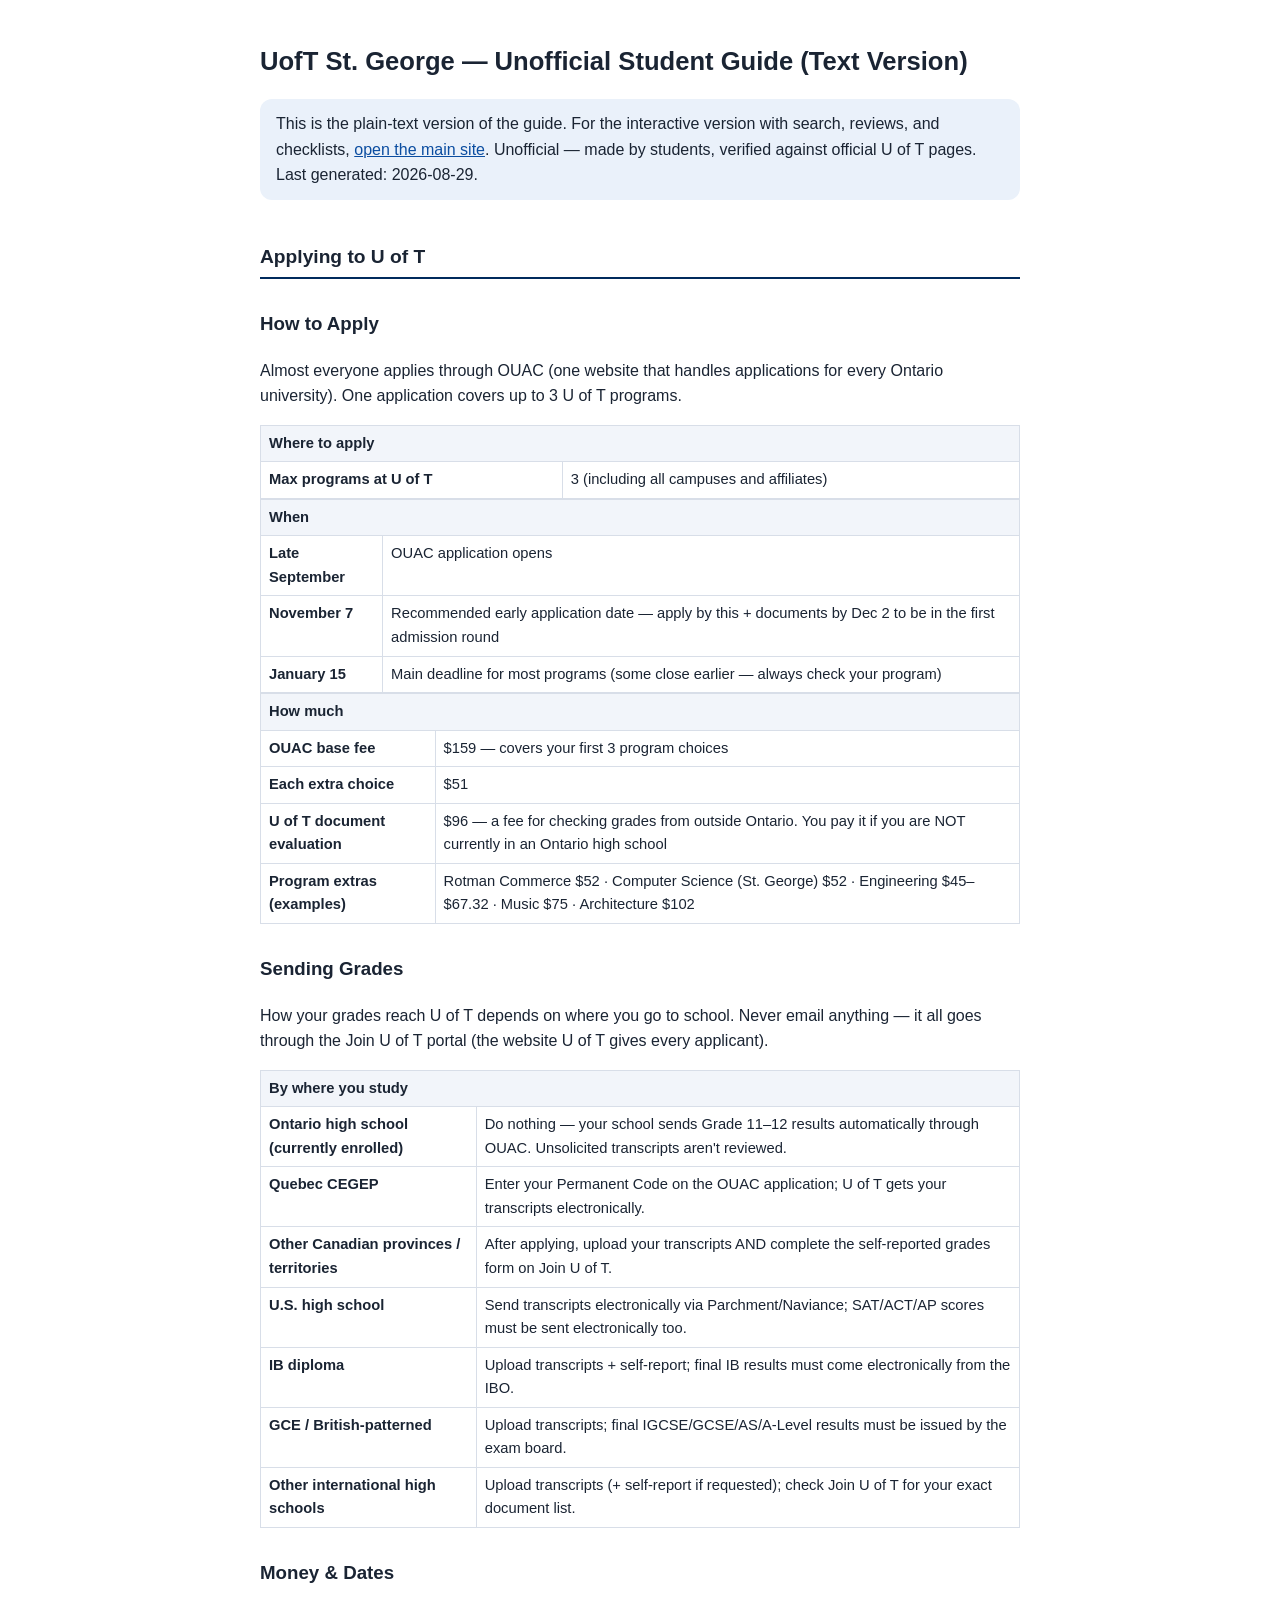
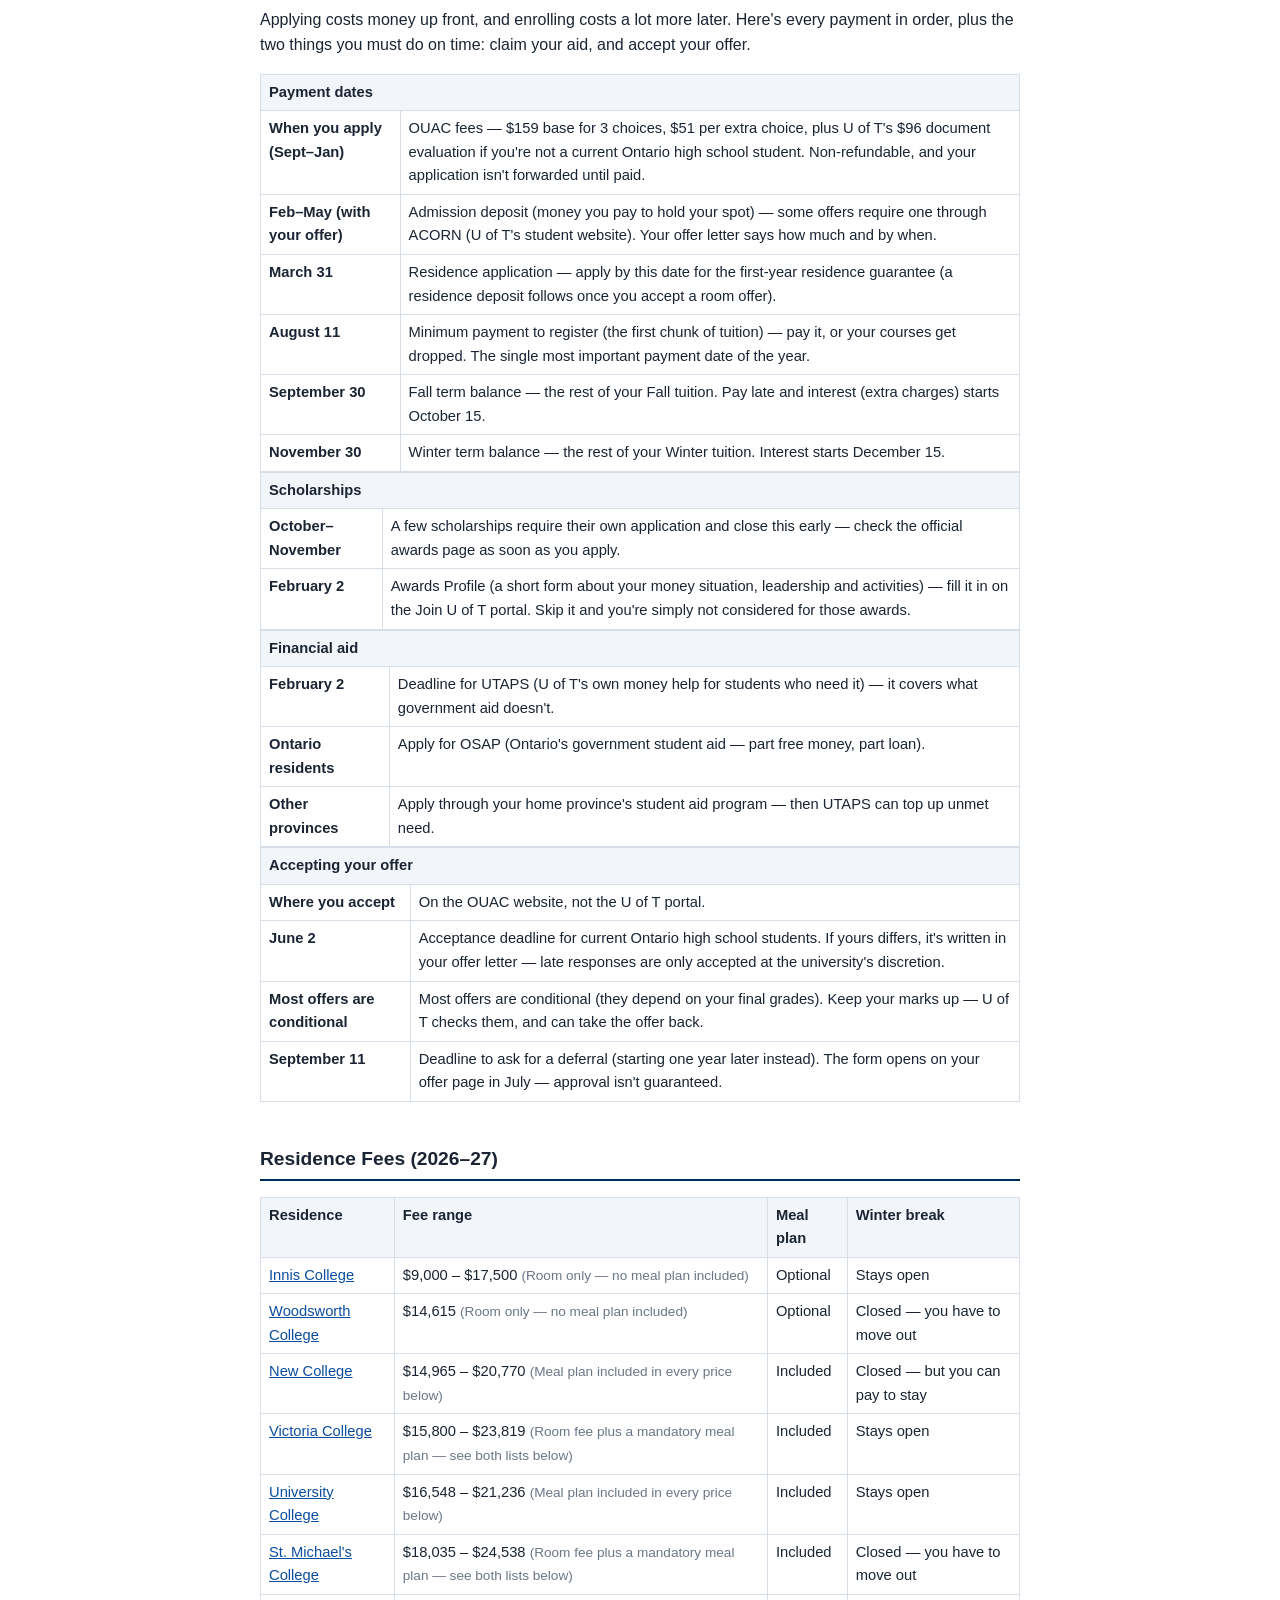
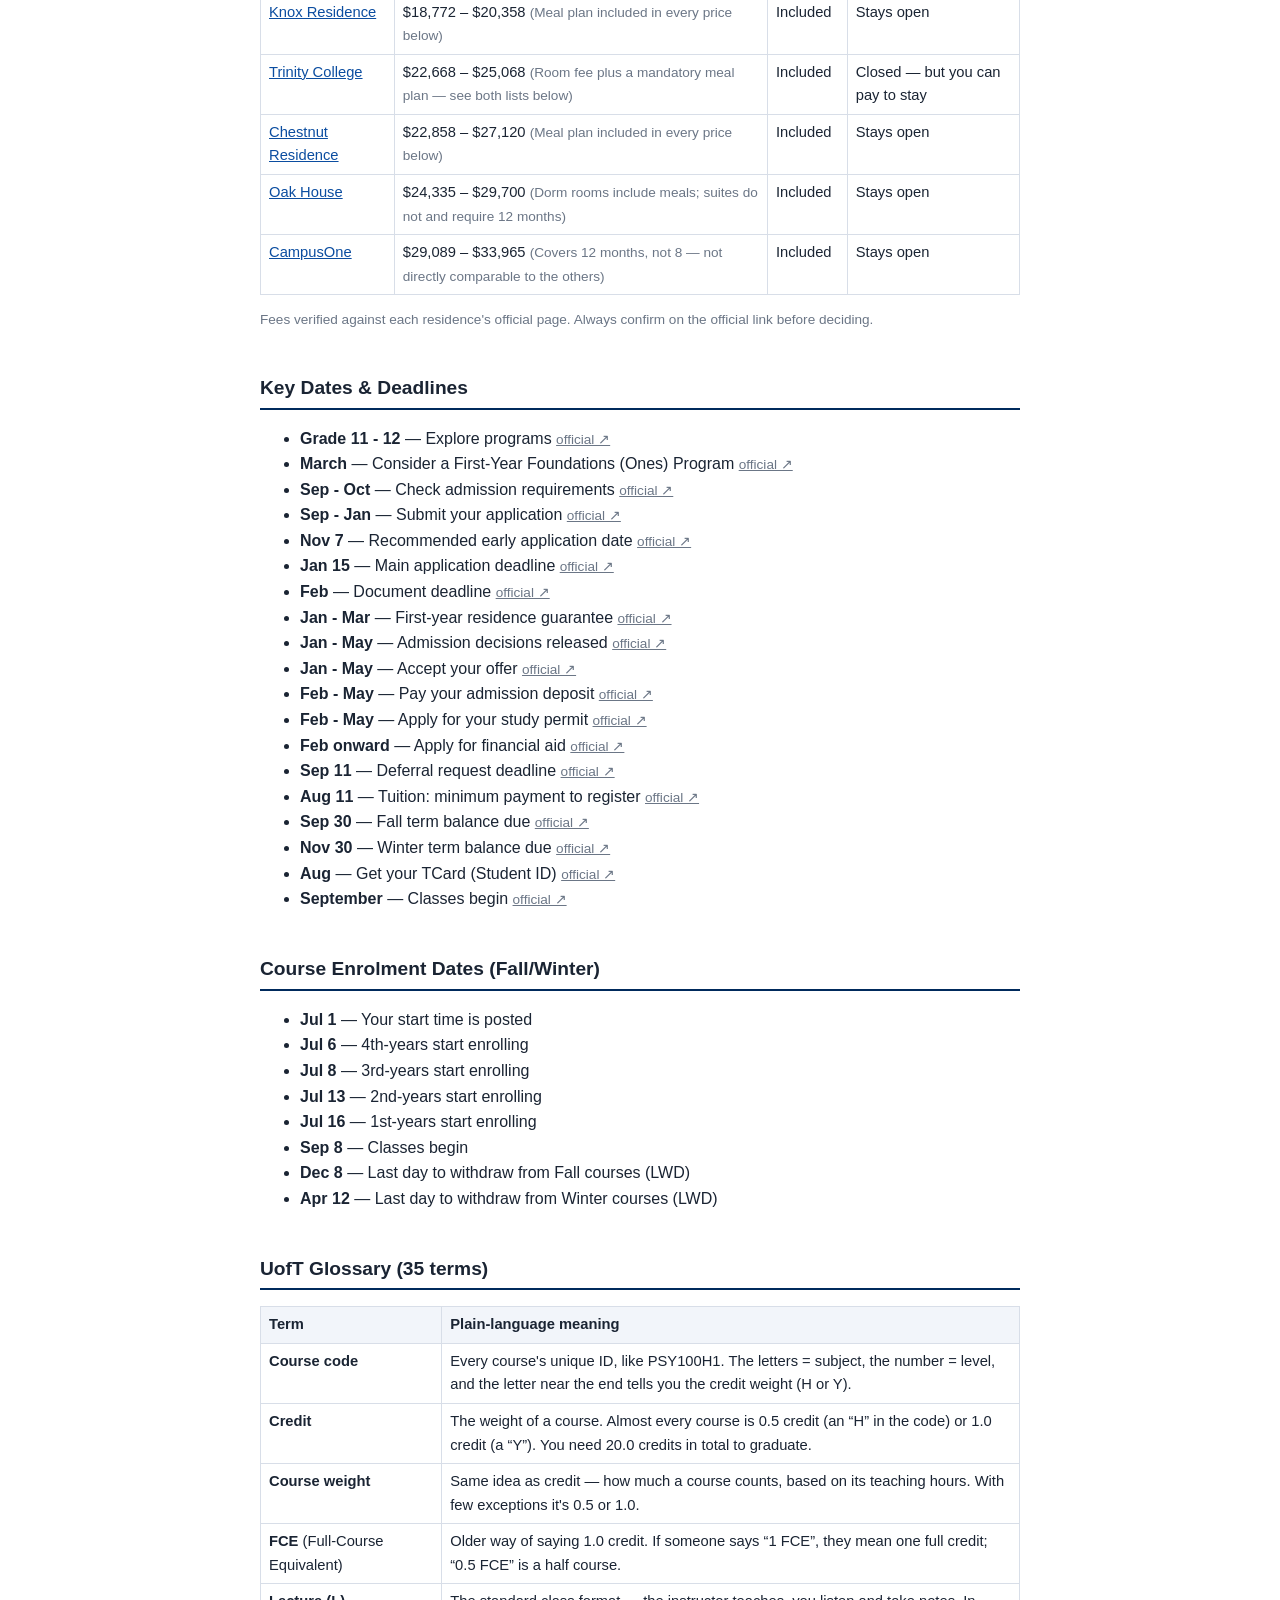
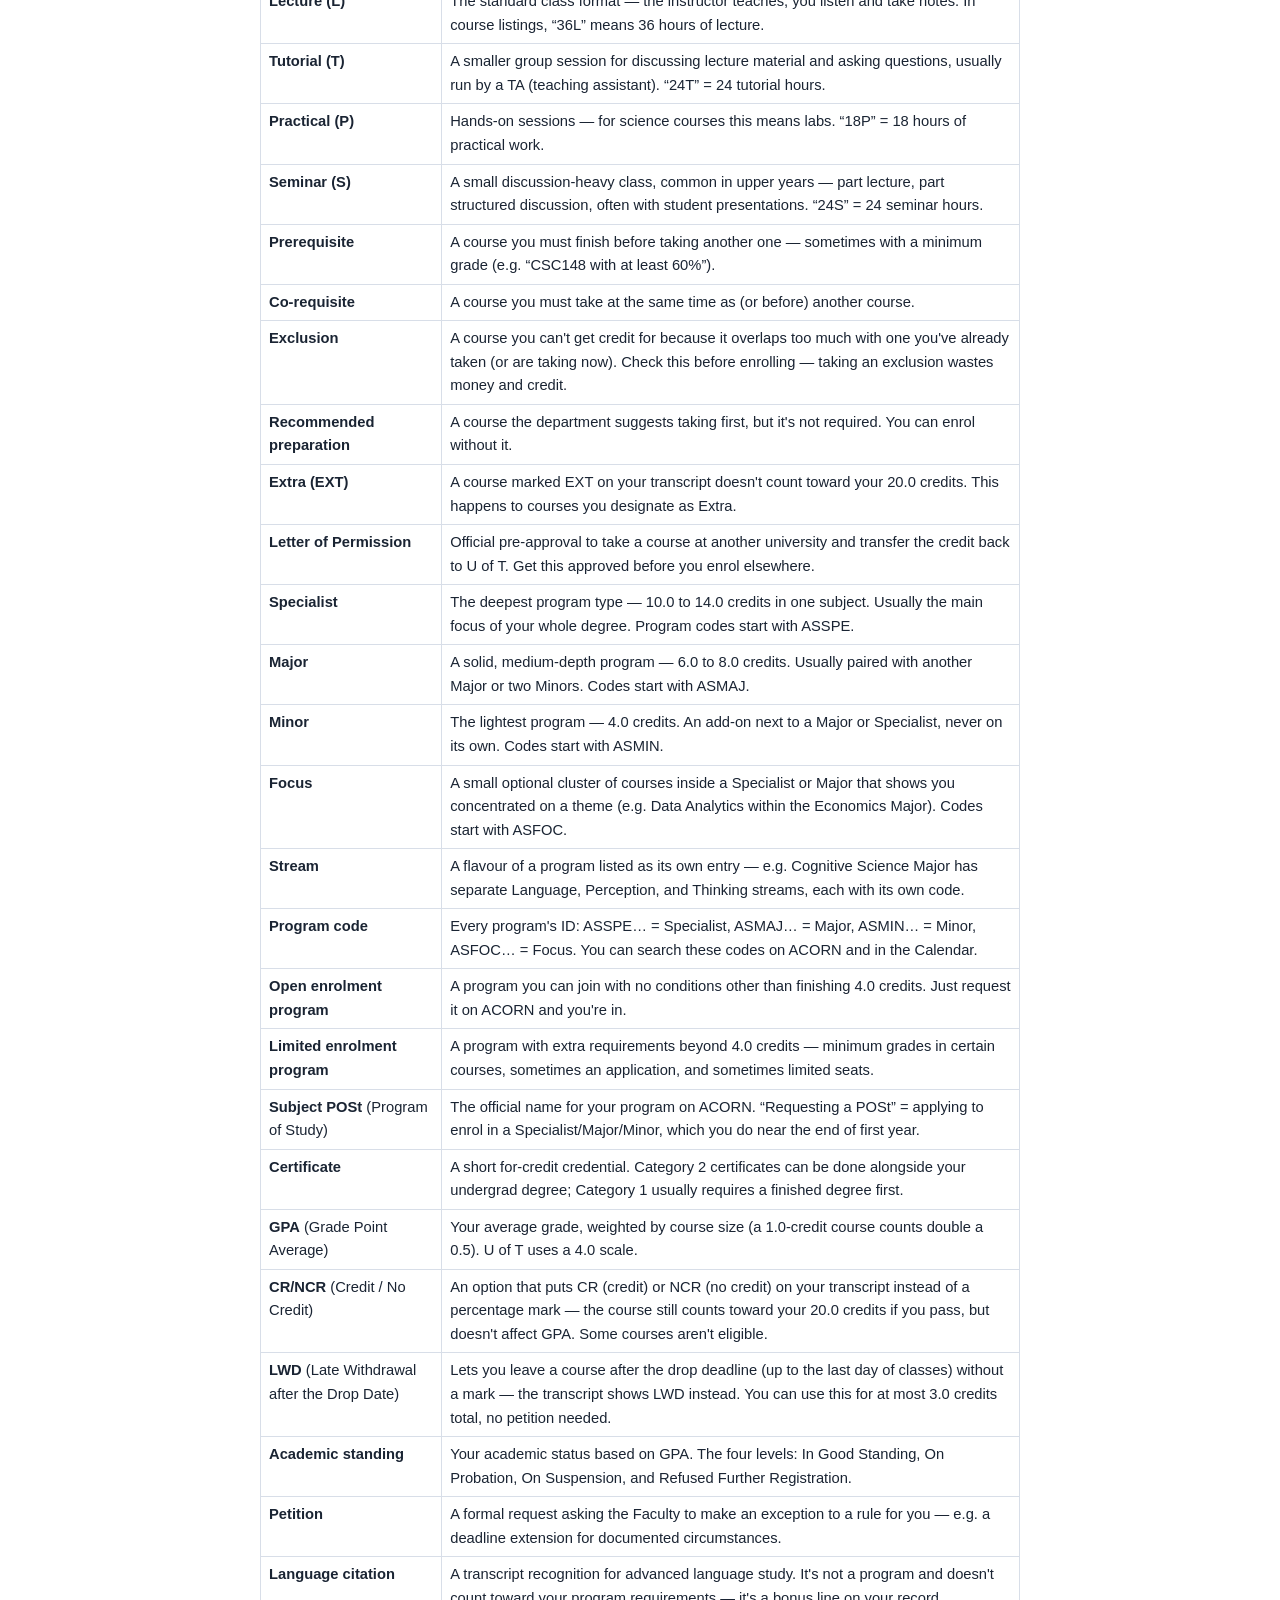
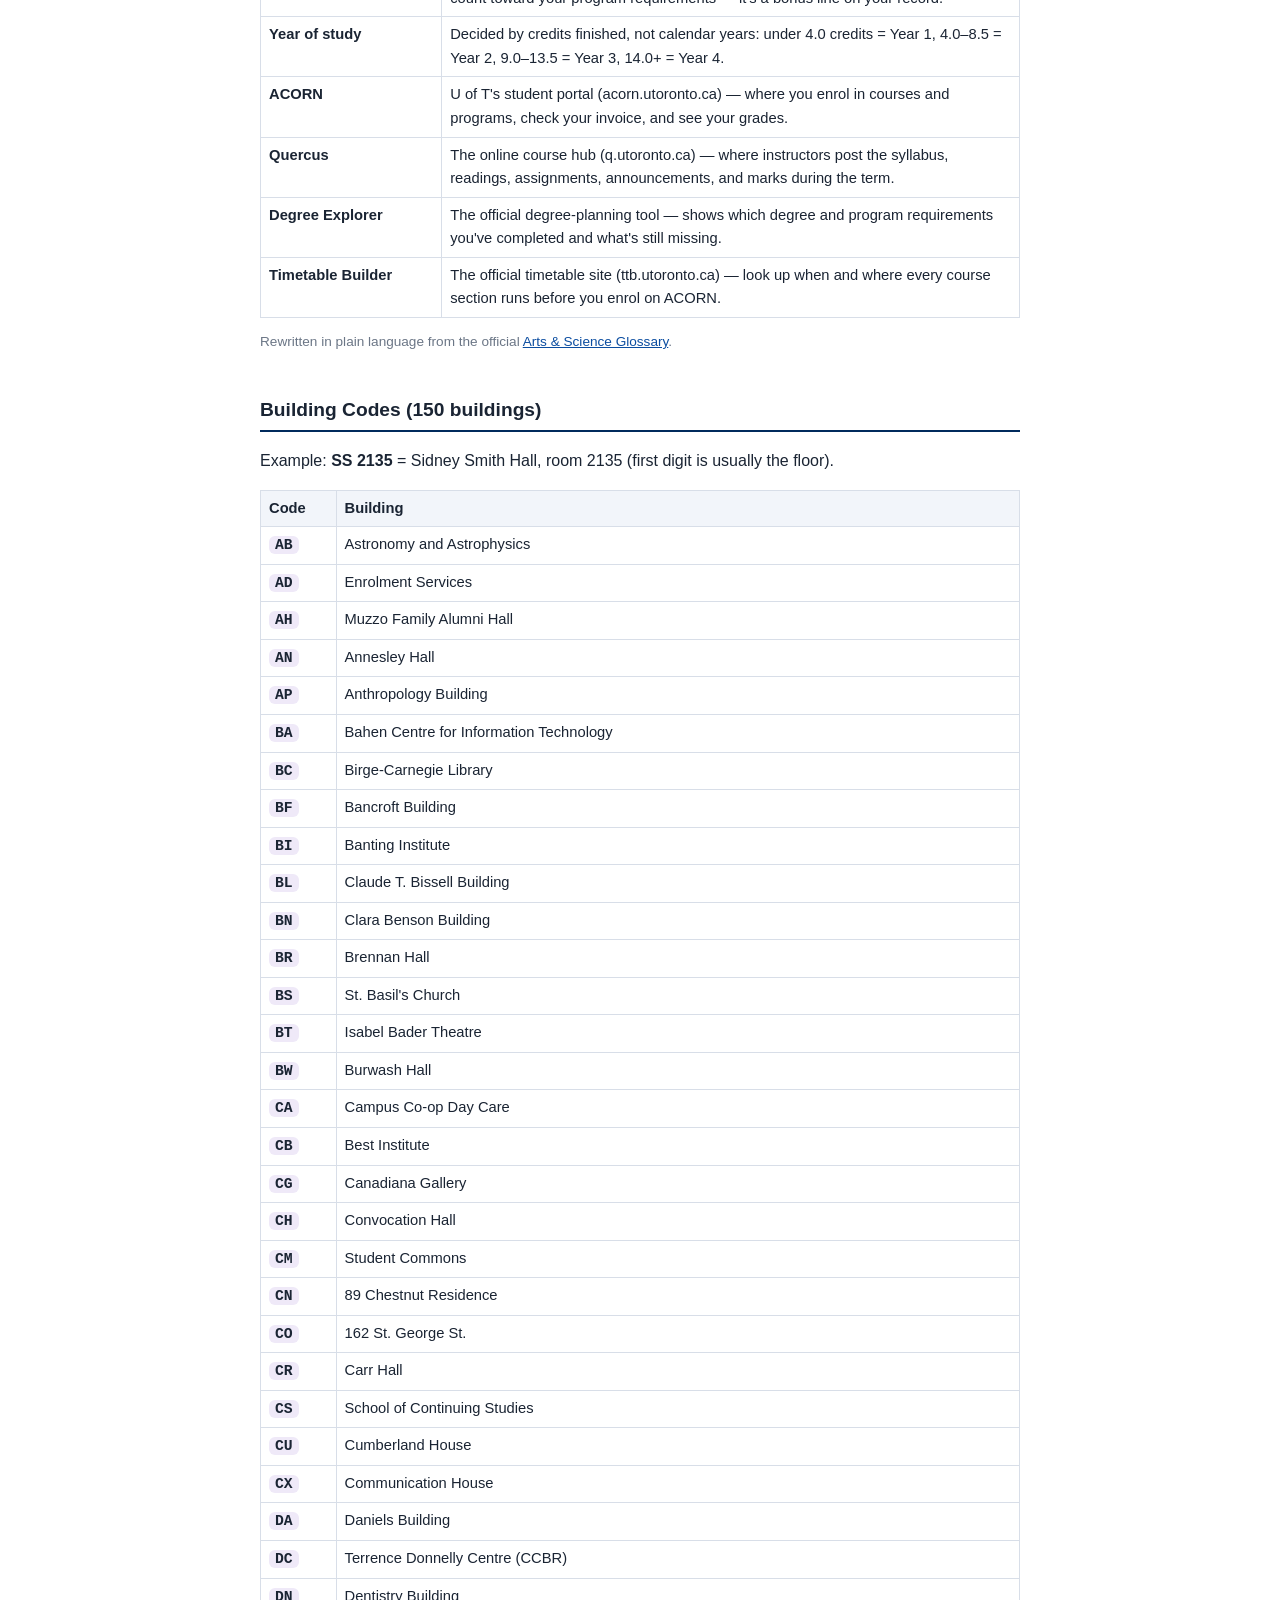
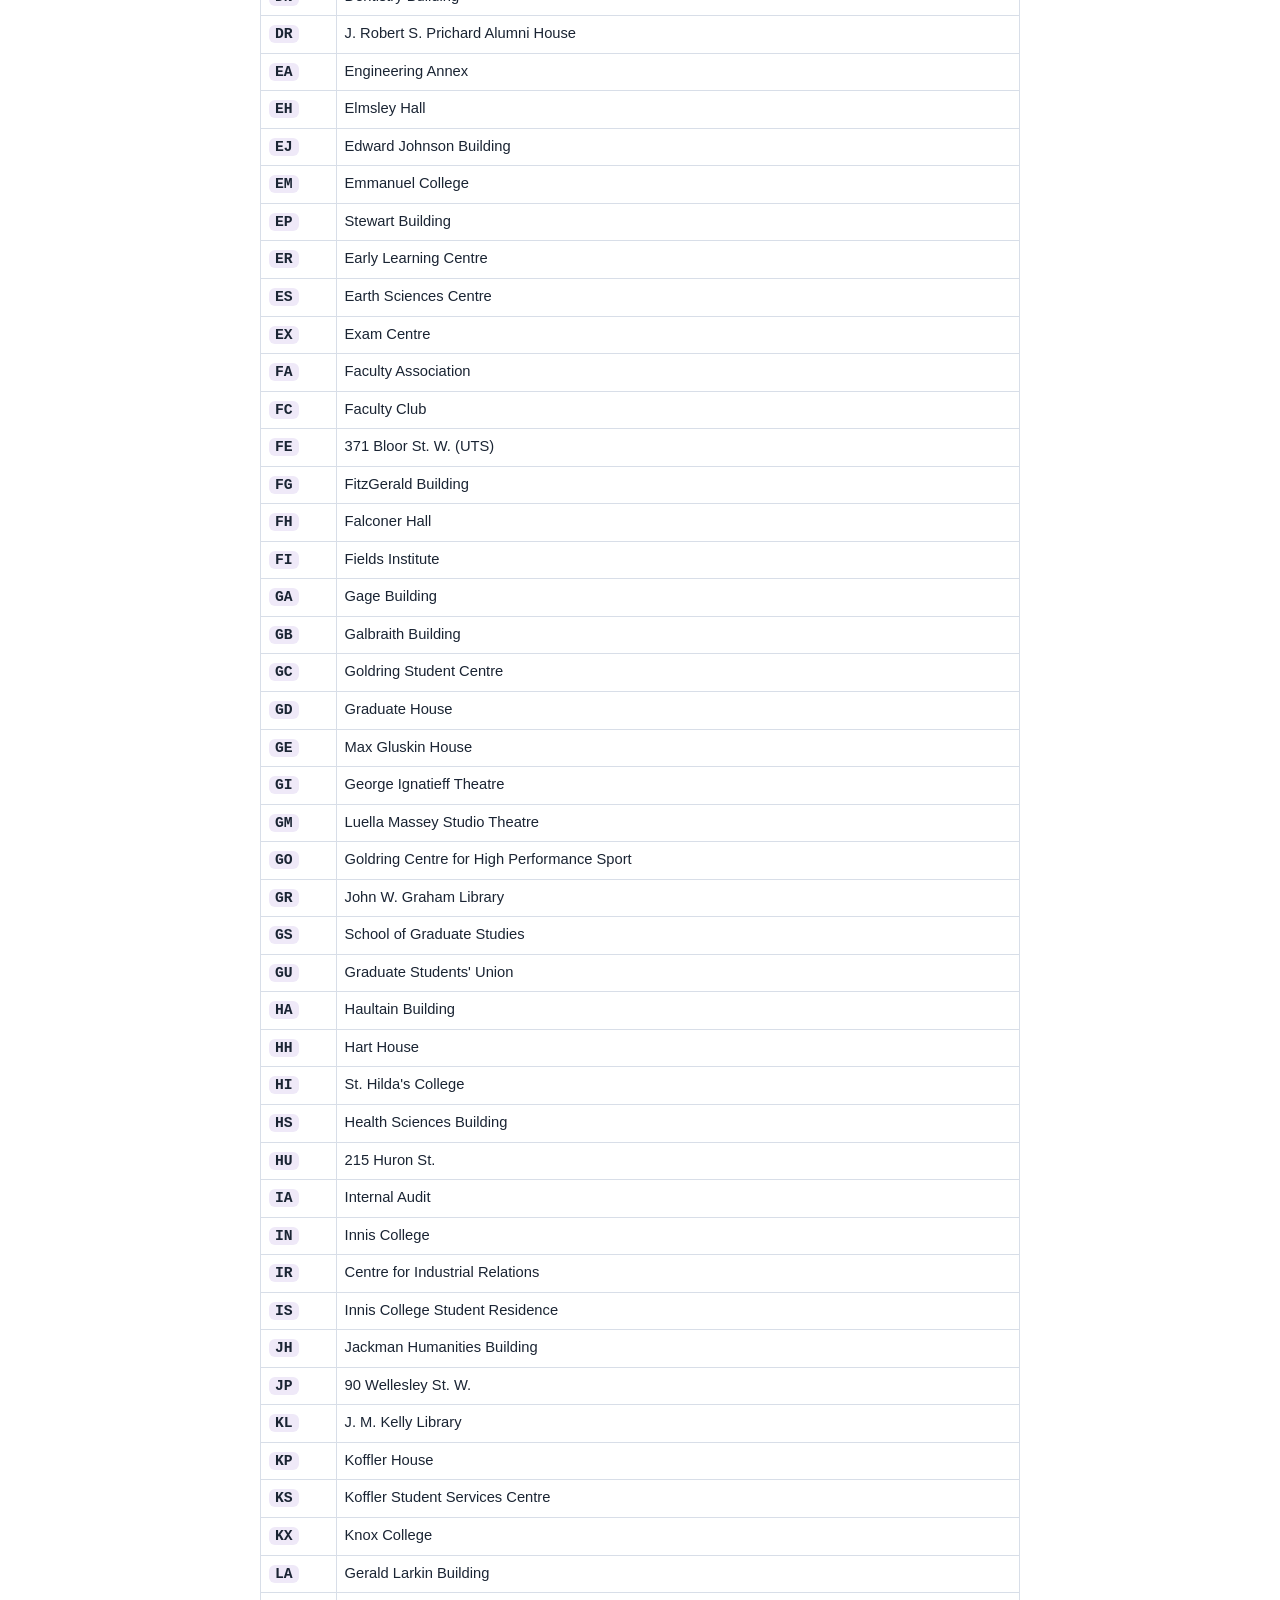
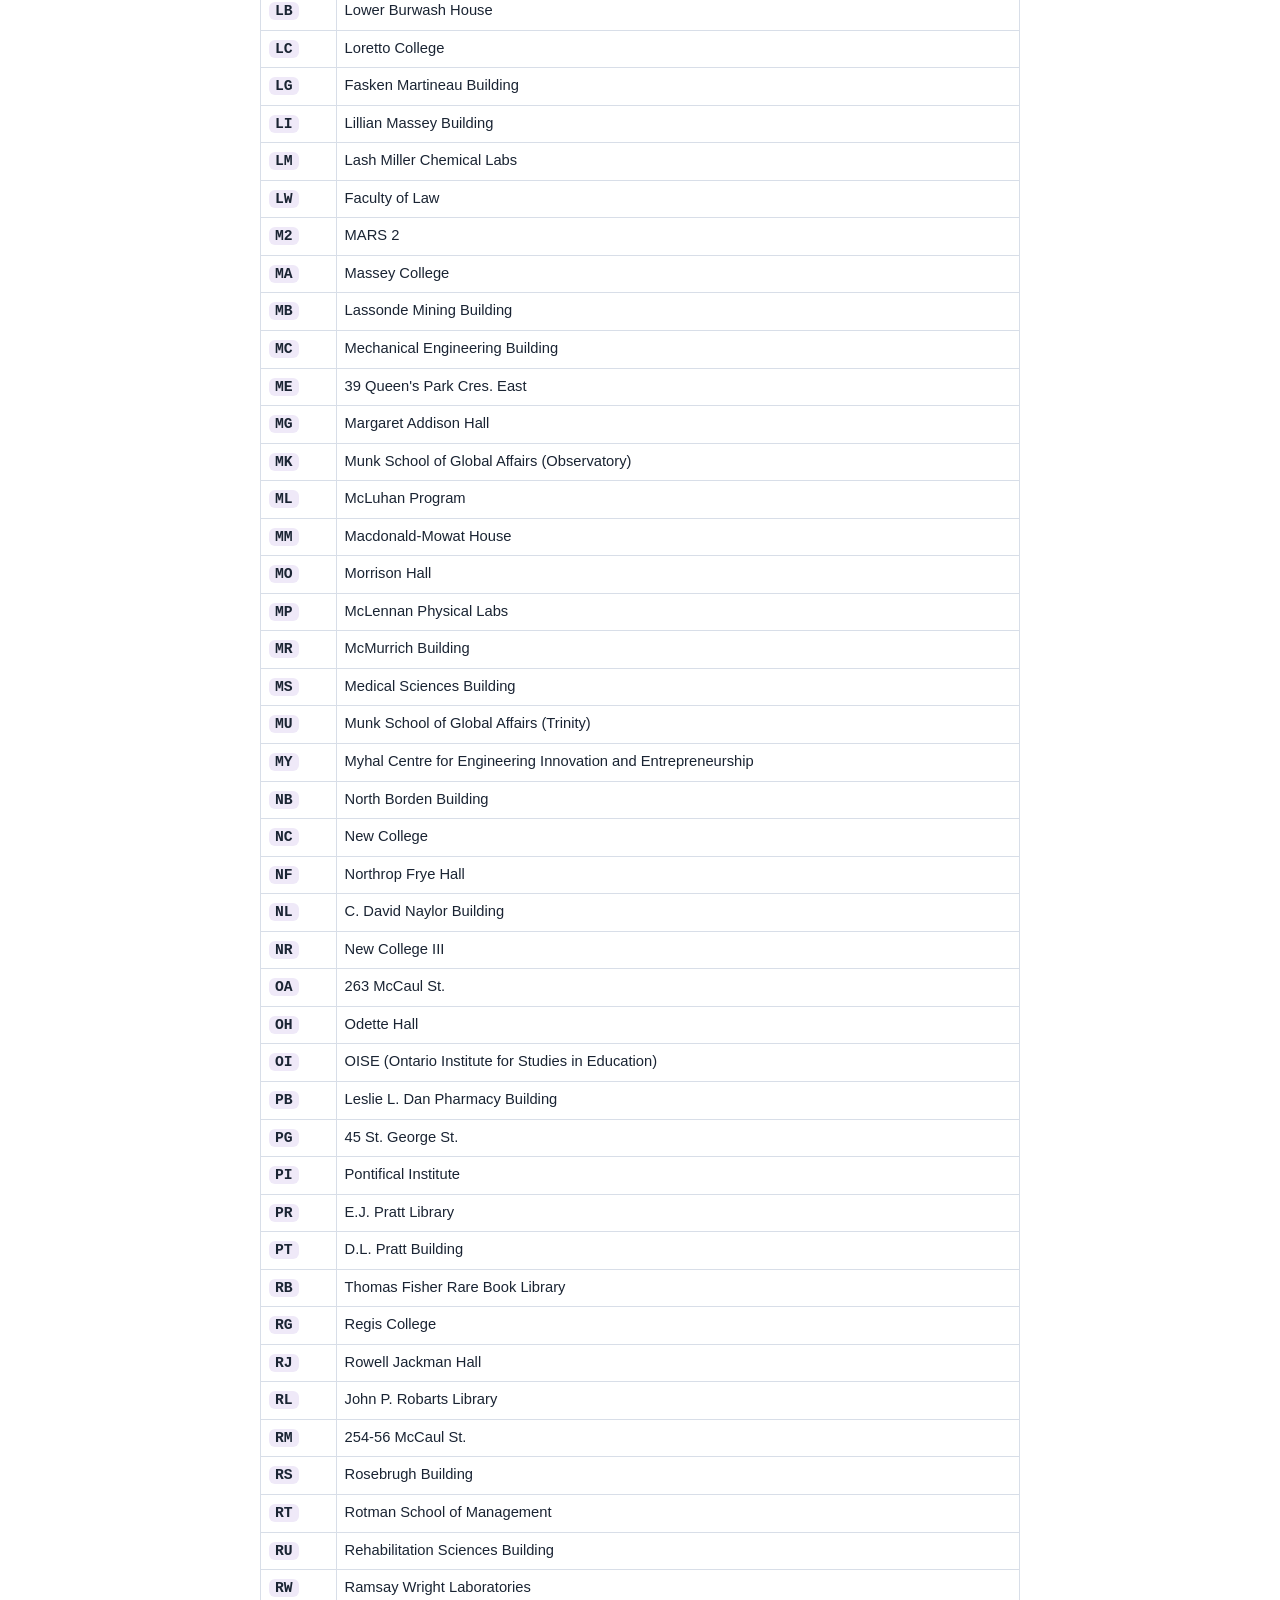
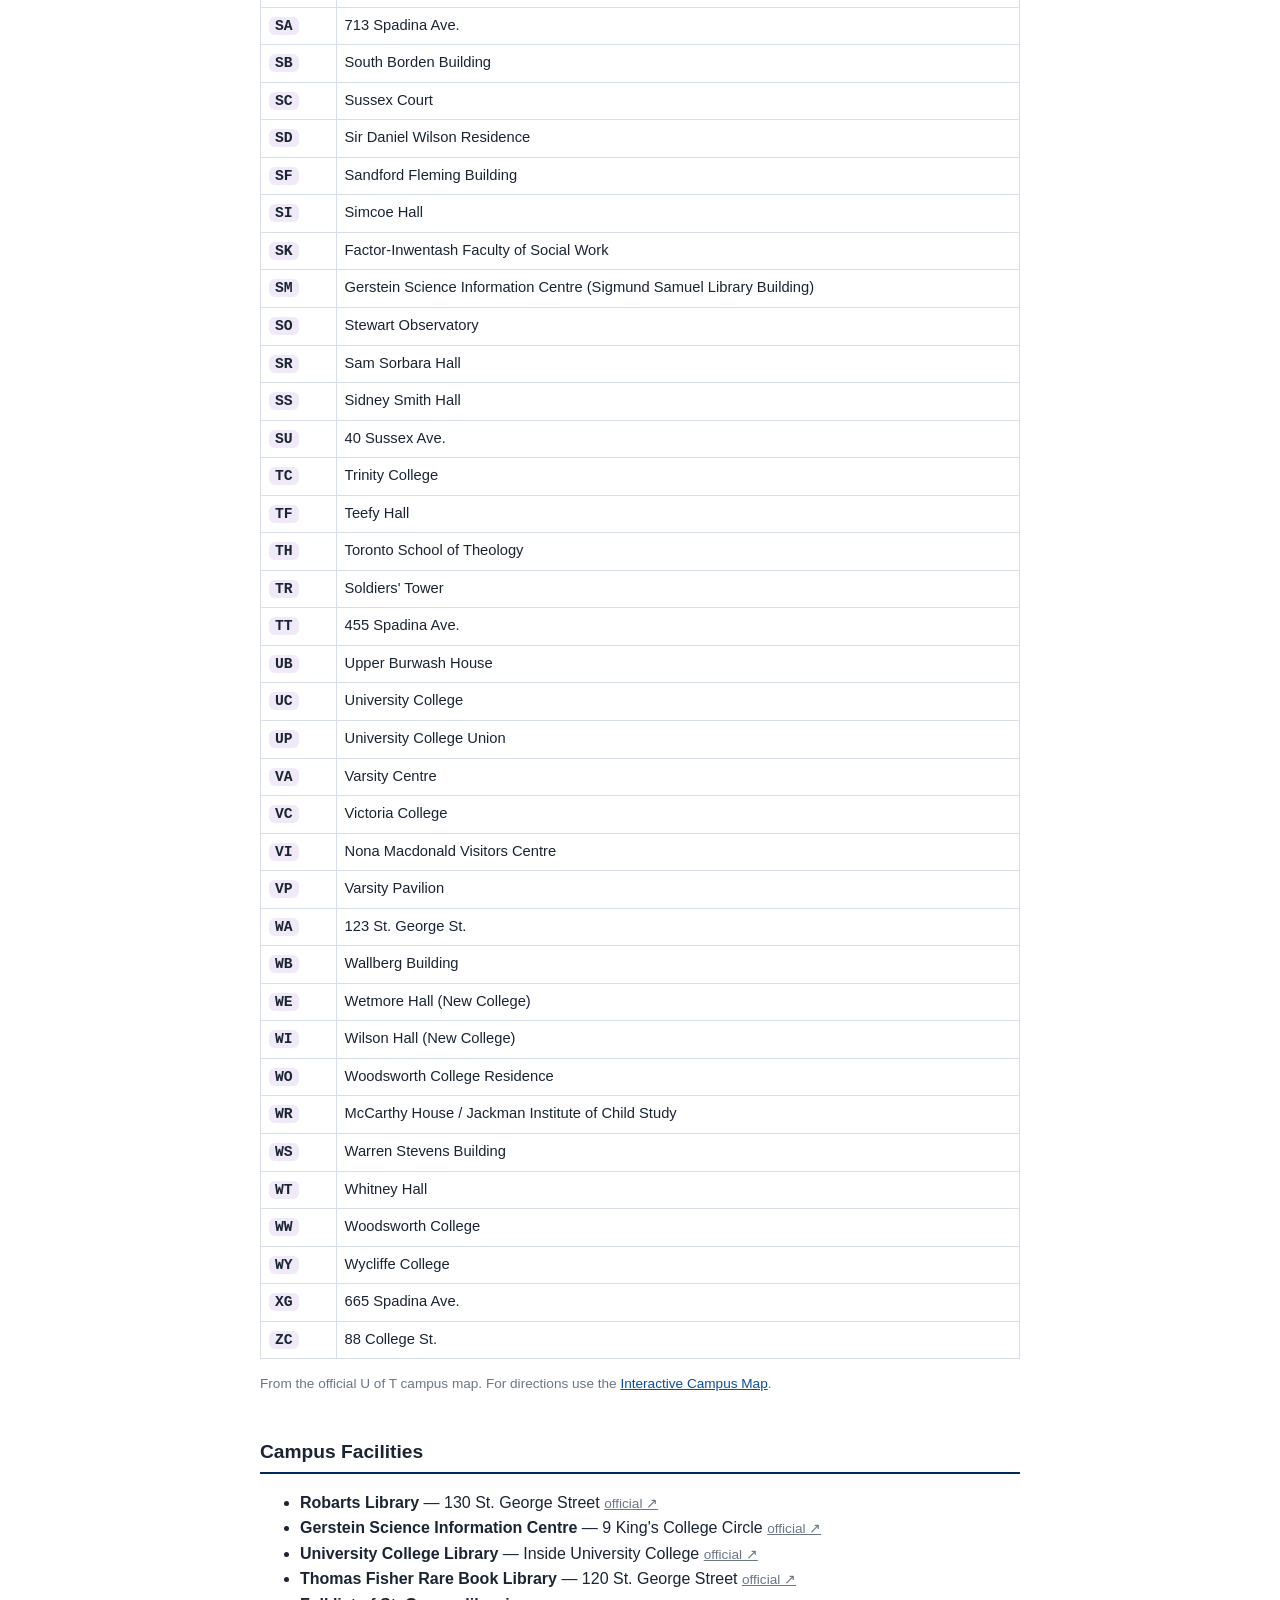
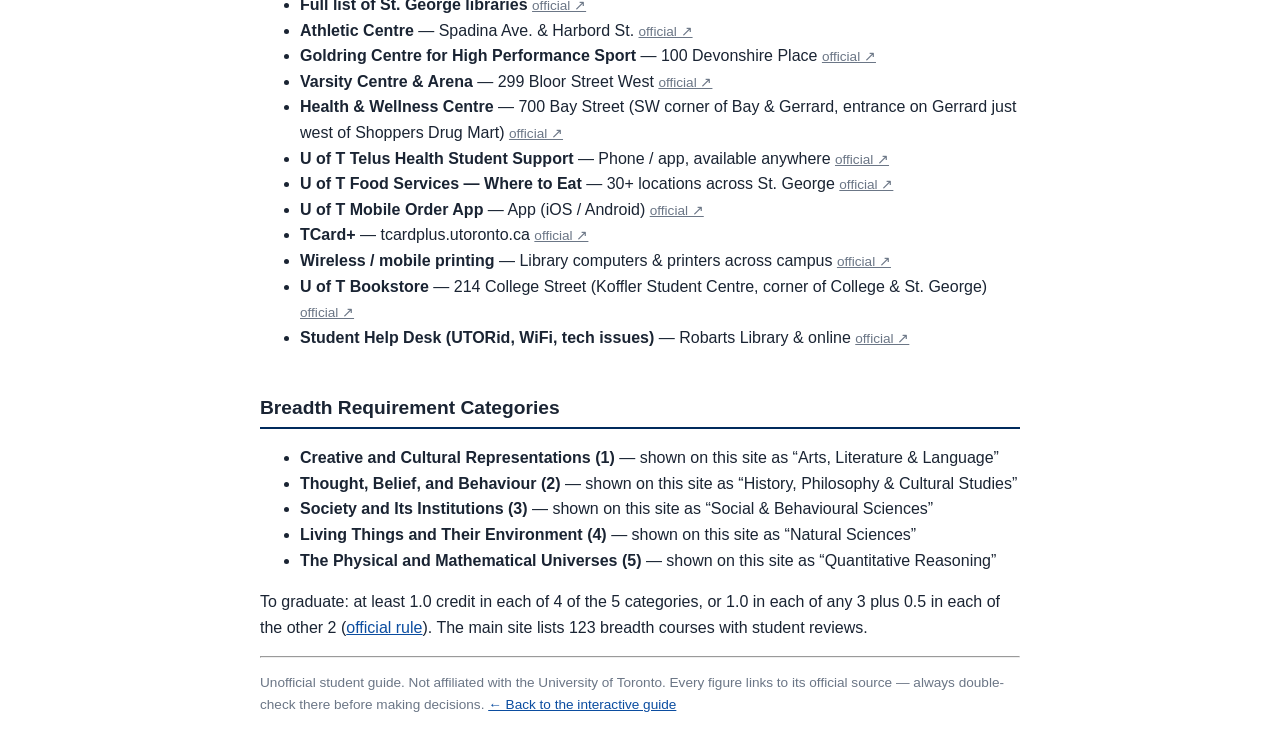
==== guide.html @ cc3f6e52 "Add files via upload" ====
<!DOCTYPE html>
<html lang="en">
<head>
<meta charset="UTF-8">
<meta name="viewport" content="width=device-width, initial-scale=1.0">
<title>UofT St. George Student Guide — Full Text Version (Residence Fees, Deadlines, Glossary, Building Codes)</title>
<meta name="description" content="Complete plain-text guide to UofT St. George: all 11 residence fees 2026, application and tuition deadlines, course enrolment dates, 35 glossary terms, 150 building codes, and campus facilities. Made by students.">
<style>
  body{font-family:-apple-system,Segoe UI,Roboto,sans-serif;max-width:760px;margin:0 auto;padding:24px 16px;line-height:1.6;color:#1a2433}
  h1{font-size:1.6rem} h2{font-size:1.2rem;margin-top:2.2em;border-bottom:2px solid #002A5C;padding-bottom:4px}
  table{border-collapse:collapse;width:100%;font-size:0.92rem} td,th{border:1px solid #d8dee8;padding:6px 8px;text-align:left;vertical-align:top}
  th{background:#f2f5fa} code{background:#efe9f8;padding:1px 6px;border-radius:6px;font-weight:600}
  .top{background:#eaf1fa;border-radius:12px;padding:12px 16px} a{color:#0B4DA0}
  .src{color:#6b7686;font-size:0.85rem}
</style>
</head>
<body>
<h1>UofT St. George — Unofficial Student Guide (Text Version)</h1>
<p class="top">This is the plain-text version of the guide. For the interactive version with search, reviews, and checklists, <a href="./index.html">open the main site</a>. Unofficial — made by students, verified against official U of T pages. Last generated: 2026-08-29.</p>
<h2>Applying to U of T</h2>
<h3 style="margin-top:1.6em">How to Apply</h3><p>Almost everyone applies through OUAC (one website that handles applications for every Ontario university). One application covers up to 3 U of T programs.</p>
<table><tr><th colspan="2">Where to apply</th></tr>
<tr><td><strong>Max programs at U of T</strong></td><td>3 (including all campuses and affiliates)</td></tr>
</table>
<table><tr><th colspan="2">When</th></tr>
<tr><td><strong>Late September</strong></td><td>OUAC application opens</td></tr>
<tr><td><strong>November 7</strong></td><td>Recommended early application date — apply by this + documents by Dec 2 to be in the first admission round</td></tr>
<tr><td><strong>January 15</strong></td><td>Main deadline for most programs (some close earlier — always check your program)</td></tr>
</table>
<table><tr><th colspan="2">How much</th></tr>
<tr><td><strong>OUAC base fee</strong></td><td>$159 — covers your first 3 program choices</td></tr>
<tr><td><strong>Each extra choice</strong></td><td>$51</td></tr>
<tr><td><strong>U of T document evaluation</strong></td><td>$96 — a fee for checking grades from outside Ontario. You pay it if you are NOT currently in an Ontario high school</td></tr>
<tr><td><strong>Program extras (examples)</strong></td><td>Rotman Commerce $52 · Computer Science (St. George) $52 · Engineering $45–$67.32 · Music $75 · Architecture $102</td></tr>
</table>
<h3 style="margin-top:1.6em">Sending Grades</h3><p>How your grades reach U of T depends on where you go to school. Never email anything — it all goes through the Join U of T portal (the website U of T gives every applicant).</p>
<table><tr><th colspan="2">By where you study</th></tr>
<tr><td><strong>Ontario high school (currently enrolled)</strong></td><td>Do nothing — your school sends Grade 11–12 results automatically through OUAC. Unsolicited transcripts aren't reviewed.</td></tr>
<tr><td><strong>Quebec CEGEP</strong></td><td>Enter your Permanent Code on the OUAC application; U of T gets your transcripts electronically.</td></tr>
<tr><td><strong>Other Canadian provinces / territories</strong></td><td>After applying, upload your transcripts AND complete the self-reported grades form on Join U of T.</td></tr>
<tr><td><strong>U.S. high school</strong></td><td>Send transcripts electronically via Parchment/Naviance; SAT/ACT/AP scores must be sent electronically too.</td></tr>
<tr><td><strong>IB diploma</strong></td><td>Upload transcripts + self-report; final IB results must come electronically from the IBO.</td></tr>
<tr><td><strong>GCE / British-patterned</strong></td><td>Upload transcripts; final IGCSE/GCSE/AS/A-Level results must be issued by the exam board.</td></tr>
<tr><td><strong>Other international high schools</strong></td><td>Upload transcripts (+ self-report if requested); check Join U of T for your exact document list.</td></tr>
</table>
<h3 style="margin-top:1.6em">Money &amp; Dates</h3><p>Applying costs money up front, and enrolling costs a lot more later. Here's every payment in order, plus the two things you must do on time: claim your aid, and accept your offer.</p>
<table><tr><th colspan="2">Payment dates</th></tr>
<tr><td><strong>When you apply (Sept–Jan)</strong></td><td>OUAC fees — $159 base for 3 choices, $51 per extra choice, plus U of T's $96 document evaluation if you're not a current Ontario high school student. Non-refundable, and your application isn't forwarded until paid.</td></tr>
<tr><td><strong>Feb–May (with your offer)</strong></td><td>Admission deposit (money you pay to hold your spot) — some offers require one through ACORN (U of T's student website). Your offer letter says how much and by when.</td></tr>
<tr><td><strong>March 31</strong></td><td>Residence application — apply by this date for the first-year residence guarantee (a residence deposit follows once you accept a room offer).</td></tr>
<tr><td><strong>August 11</strong></td><td>Minimum payment to register (the first chunk of tuition) — pay it, or your courses get dropped. The single most important payment date of the year.</td></tr>
<tr><td><strong>September 30</strong></td><td>Fall term balance — the rest of your Fall tuition. Pay late and interest (extra charges) starts October 15.</td></tr>
<tr><td><strong>November 30</strong></td><td>Winter term balance — the rest of your Winter tuition. Interest starts December 15.</td></tr>
</table>
<table><tr><th colspan="2">Scholarships</th></tr>
<tr><td><strong>October–November</strong></td><td>A few scholarships require their own application and close this early — check the official awards page as soon as you apply.</td></tr>
<tr><td><strong>February 2</strong></td><td>Awards Profile (a short form about your money situation, leadership and activities) — fill it in on the Join U of T portal. Skip it and you're simply not considered for those awards.</td></tr>
</table>
<table><tr><th colspan="2">Financial aid</th></tr>
<tr><td><strong>February 2</strong></td><td>Deadline for UTAPS (U of T's own money help for students who need it) — it covers what government aid doesn't.</td></tr>
<tr><td><strong>Ontario residents</strong></td><td>Apply for OSAP (Ontario's government student aid — part free money, part loan).</td></tr>
<tr><td><strong>Other provinces</strong></td><td>Apply through your home province's student aid program — then UTAPS can top up unmet need.</td></tr>
</table>
<table><tr><th colspan="2">Accepting your offer</th></tr>
<tr><td><strong>Where you accept</strong></td><td>On the OUAC website, not the U of T portal.</td></tr>
<tr><td><strong>June 2</strong></td><td>Acceptance deadline for current Ontario high school students. If yours differs, it's written in your offer letter — late responses are only accepted at the university's discretion.</td></tr>
<tr><td><strong>Most offers are conditional</strong></td><td>Most offers are conditional (they depend on your final grades). Keep your marks up — U of T checks them, and can take the offer back.</td></tr>
<tr><td><strong>September 11</strong></td><td>Deadline to ask for a deferral (starting one year later instead). The form opens on your offer page in July — approval isn't guaranteed.</td></tr>
</table>
<h2>Residence Fees (2026–27)</h2><table><tr><th>Residence</th><th>Fee range</th><th>Meal plan</th><th>Winter break</th></tr>
<tr><td><a href="https://innis.utoronto.ca/residence/about-the-residence/" rel="noopener">Innis College</a></td><td>$9,000 – $17,500 <span class=src>(Room only — no meal plan included)</span></td><td>Optional</td><td>Stays open</td></tr>
<tr><td><a href="https://wdw.utoronto.ca/life-in-residence" rel="noopener">Woodsworth College</a></td><td>$14,615 <span class=src>(Room only — no meal plan included)</span></td><td>Optional</td><td>Closed — you have to move out</td></tr>
<tr><td><a href="https://www.newcollege.utoronto.ca/student-experience/living-in-residence/" rel="noopener">New College</a></td><td>$14,965 – $20,770 <span class=src>(Meal plan included in every price below)</span></td><td>Included</td><td>Closed — but you can pay to stay</td></tr>
<tr><td><a href="https://www.vic.utoronto.ca/current-students/campus-life/residence-life" rel="noopener">Victoria College</a></td><td>$15,800 – $23,819 <span class=src>(Room fee plus a mandatory meal plan — see both lists below)</span></td><td>Included</td><td>Stays open</td></tr>
<tr><td><a href="https://www.uc.utoronto.ca/residence" rel="noopener">University College</a></td><td>$16,548 – $21,236 <span class=src>(Meal plan included in every price below)</span></td><td>Included</td><td>Stays open</td></tr>
<tr><td><a href="https://stmikes.utoronto.ca/community/st-michaels-college-residence" rel="noopener">St. Michael's College</a></td><td>$18,035 – $24,538 <span class=src>(Room fee plus a mandatory meal plan — see both lists below)</span></td><td>Included</td><td>Closed — you have to move out</td></tr>
<tr><td><a href="https://knoxresidence.utoronto.ca/" rel="noopener">Knox Residence</a></td><td>$18,772 – $20,358 <span class=src>(Meal plan included in every price below)</span></td><td>Included</td><td>Stays open</td></tr>
<tr><td><a href="https://www.trinity.utoronto.ca/engage/residence/" rel="noopener">Trinity College</a></td><td>$22,668 – $25,068 <span class=src>(Room fee plus a mandatory meal plan — see both lists below)</span></td><td>Included</td><td>Closed — but you can pay to stay</td></tr>
<tr><td><a href="https://chestnut.utoronto.ca/" rel="noopener">Chestnut Residence</a></td><td>$22,858 – $27,120 <span class=src>(Meal plan included in every price below)</span></td><td>Included</td><td>Stays open</td></tr>
<tr><td><a href="http://spacesandexperiences.utoronto.ca/housing/introducing-oak-house-student-residence/" rel="noopener">Oak House</a></td><td>$24,335 – $29,700 <span class=src>(Dorm rooms include meals; suites do not and require 12 months)</span></td><td>Included</td><td>Stays open</td></tr>
<tr><td><a href="https://live-campusone.ca/" rel="noopener">CampusOne</a></td><td>$29,089 – $33,965 <span class=src>(Covers 12 months, not 8 — not directly comparable to the others)</span></td><td>Included</td><td>Stays open</td></tr>
</table><p class="src">Fees verified against each residence's official page. Always confirm on the official link before deciding.</p>
<h2>Key Dates &amp; Deadlines</h2><ul>
<li><strong>Grade 11 - 12</strong> — Explore programs <a class="src" href="https://future.utoronto.ca/undergraduate-programs" rel="noopener">official ↗</a></li>
<li><strong>March</strong> — Consider a First-Year Foundations (Ones) Program <a class="src" href="https://future.utoronto.ca/undergraduate-programs" rel="noopener">official ↗</a></li>
<li><strong>Sep - Oct</strong> — Check admission requirements <a class="src" href="https://future.utoronto.ca/requirements" rel="noopener">official ↗</a></li>
<li><strong>Sep - Jan</strong> — Submit your application <a class="src" href="https://future.utoronto.ca/how-to-apply" rel="noopener">official ↗</a></li>
<li><strong>Nov 7</strong> — Recommended early application date <a class="src" href="https://future.utoronto.ca/deadlines" rel="noopener">official ↗</a></li>
<li><strong>Jan 15</strong> — Main application deadline <a class="src" href="https://future.utoronto.ca/deadlines" rel="noopener">official ↗</a></li>
<li><strong>Feb</strong> — Document deadline <a class="src" href="https://future.utoronto.ca/required-documents" rel="noopener">official ↗</a></li>
<li><strong>Jan - Mar</strong> — First-year residence guarantee <a class="src" href="https://residence.utoronto.ca/" rel="noopener">official ↗</a></li>
<li><strong>Jan - May</strong> — Admission decisions released <a class="src" href="https://future.utoronto.ca/admission-decisions" rel="noopener">official ↗</a></li>
<li><strong>Jan - May</strong> — Accept your offer <a class="src" href="https://join.utoronto.ca/" rel="noopener">official ↗</a></li>
<li><strong>Feb - May</strong> — Pay your admission deposit <a class="src" href="https://future.utoronto.ca/fees" rel="noopener">official ↗</a></li>
<li><strong>Feb - May</strong> — Apply for your study permit <a class="src" href="https://internationalexperience.utoronto.ca/international-student-services/immigration/studying-in-canada/apply-for-your-study-permit" rel="noopener">official ↗</a></li>
<li><strong>Feb onward</strong> — Apply for financial aid <a class="src" href="https://future.utoronto.ca/financial-aid" rel="noopener">official ↗</a></li>
<li><strong>Sep 11</strong> — Deferral request deadline <a class="src" href="https://future.utoronto.ca/admission-decisions" rel="noopener">official ↗</a></li>
<li><strong>Aug 11</strong> — Tuition: minimum payment to register <a class="src" href="https://www.registrar.utoronto.ca/fees-payments/payment-deadlines/" rel="noopener">official ↗</a></li>
<li><strong>Sep 30</strong> — Fall term balance due <a class="src" href="https://www.registrar.utoronto.ca/fees-payments/payment-deadlines/" rel="noopener">official ↗</a></li>
<li><strong>Nov 30</strong> — Winter term balance due <a class="src" href="https://www.registrar.utoronto.ca/fees-payments/payment-deadlines/" rel="noopener">official ↗</a></li>
<li><strong>Aug</strong> — Get your TCard (Student ID) <a class="src" href="https://tcard.utoronto.ca/get-your-utorid-tcard/" rel="noopener">official ↗</a></li>
<li><strong>September</strong> — Classes begin <a class="src" href="https://future.utoronto.ca/" rel="noopener">official ↗</a></li>
</ul>
<h2>Course Enrolment Dates (Fall/Winter)</h2><ul>
<li><strong>Jul 1</strong> — Your start time is posted</li>
<li><strong>Jul 6</strong> — 4th-years start enrolling</li>
<li><strong>Jul 8</strong> — 3rd-years start enrolling</li>
<li><strong>Jul 13</strong> — 2nd-years start enrolling</li>
<li><strong>Jul 16</strong> — 1st-years start enrolling</li>
<li><strong>Sep 8</strong> — Classes begin</li>
<li><strong>Dec 8</strong> — Last day to withdraw from Fall courses (LWD)</li>
<li><strong>Apr 12</strong> — Last day to withdraw from Winter courses (LWD)</li>
</ul>
<h2>UofT Glossary (35 terms)</h2><table><tr><th>Term</th><th>Plain-language meaning</th></tr>
<tr><td><strong>Course code</strong></td><td>Every course's unique ID, like PSY100H1. The letters = subject, the number = level, and the letter near the end tells you the credit weight (H or Y).</td></tr>
<tr><td><strong>Credit</strong></td><td>The weight of a course. Almost every course is 0.5 credit (an “H” in the code) or 1.0 credit (a “Y”). You need 20.0 credits in total to graduate.</td></tr>
<tr><td><strong>Course weight</strong></td><td>Same idea as credit — how much a course counts, based on its teaching hours. With few exceptions it's 0.5 or 1.0.</td></tr>
<tr><td><strong>FCE</strong> (Full-Course Equivalent)</td><td>Older way of saying 1.0 credit. If someone says “1 FCE”, they mean one full credit; “0.5 FCE” is a half course.</td></tr>
<tr><td><strong>Lecture (L)</strong></td><td>The standard class format — the instructor teaches, you listen and take notes. In course listings, “36L” means 36 hours of lecture.</td></tr>
<tr><td><strong>Tutorial (T)</strong></td><td>A smaller group session for discussing lecture material and asking questions, usually run by a TA (teaching assistant). “24T” = 24 tutorial hours.</td></tr>
<tr><td><strong>Practical (P)</strong></td><td>Hands-on sessions — for science courses this means labs. “18P” = 18 hours of practical work.</td></tr>
<tr><td><strong>Seminar (S)</strong></td><td>A small discussion-heavy class, common in upper years — part lecture, part structured discussion, often with student presentations. “24S” = 24 seminar hours.</td></tr>
<tr><td><strong>Prerequisite</strong></td><td>A course you must finish before taking another one — sometimes with a minimum grade (e.g. “CSC148 with at least 60%”).</td></tr>
<tr><td><strong>Co-requisite</strong></td><td>A course you must take at the same time as (or before) another course.</td></tr>
<tr><td><strong>Exclusion</strong></td><td>A course you can't get credit for because it overlaps too much with one you've already taken (or are taking now). Check this before enrolling — taking an exclusion wastes money and credit.</td></tr>
<tr><td><strong>Recommended preparation</strong></td><td>A course the department suggests taking first, but it's not required. You can enrol without it.</td></tr>
<tr><td><strong>Extra (EXT)</strong></td><td>A course marked EXT on your transcript doesn't count toward your 20.0 credits. This happens to courses you designate as Extra.</td></tr>
<tr><td><strong>Letter of Permission</strong></td><td>Official pre-approval to take a course at another university and transfer the credit back to U of T. Get this approved before you enrol elsewhere.</td></tr>
<tr><td><strong>Specialist</strong></td><td>The deepest program type — 10.0 to 14.0 credits in one subject. Usually the main focus of your whole degree. Program codes start with ASSPE.</td></tr>
<tr><td><strong>Major</strong></td><td>A solid, medium-depth program — 6.0 to 8.0 credits. Usually paired with another Major or two Minors. Codes start with ASMAJ.</td></tr>
<tr><td><strong>Minor</strong></td><td>The lightest program — 4.0 credits. An add-on next to a Major or Specialist, never on its own. Codes start with ASMIN.</td></tr>
<tr><td><strong>Focus</strong></td><td>A small optional cluster of courses inside a Specialist or Major that shows you concentrated on a theme (e.g. Data Analytics within the Economics Major). Codes start with ASFOC.</td></tr>
<tr><td><strong>Stream</strong></td><td>A flavour of a program listed as its own entry — e.g. Cognitive Science Major has separate Language, Perception, and Thinking streams, each with its own code.</td></tr>
<tr><td><strong>Program code</strong></td><td>Every program's ID: ASSPE… = Specialist, ASMAJ… = Major, ASMIN… = Minor, ASFOC… = Focus. You can search these codes on ACORN and in the Calendar.</td></tr>
<tr><td><strong>Open enrolment program</strong></td><td>A program you can join with no conditions other than finishing 4.0 credits. Just request it on ACORN and you're in.</td></tr>
<tr><td><strong>Limited enrolment program</strong></td><td>A program with extra requirements beyond 4.0 credits — minimum grades in certain courses, sometimes an application, and sometimes limited seats.</td></tr>
<tr><td><strong>Subject POSt</strong> (Program of Study)</td><td>The official name for your program on ACORN. “Requesting a POSt” = applying to enrol in a Specialist/Major/Minor, which you do near the end of first year.</td></tr>
<tr><td><strong>Certificate</strong></td><td>A short for-credit credential. Category 2 certificates can be done alongside your undergrad degree; Category 1 usually requires a finished degree first.</td></tr>
<tr><td><strong>GPA</strong> (Grade Point Average)</td><td>Your average grade, weighted by course size (a 1.0-credit course counts double a 0.5). U of T uses a 4.0 scale.</td></tr>
<tr><td><strong>CR/NCR</strong> (Credit / No Credit)</td><td>An option that puts CR (credit) or NCR (no credit) on your transcript instead of a percentage mark — the course still counts toward your 20.0 credits if you pass, but doesn't affect GPA. Some courses aren't eligible.</td></tr>
<tr><td><strong>LWD</strong> (Late Withdrawal after the Drop Date)</td><td>Lets you leave a course after the drop deadline (up to the last day of classes) without a mark — the transcript shows LWD instead. You can use this for at most 3.0 credits total, no petition needed.</td></tr>
<tr><td><strong>Academic standing</strong></td><td>Your academic status based on GPA. The four levels: In Good Standing, On Probation, On Suspension, and Refused Further Registration.</td></tr>
<tr><td><strong>Petition</strong></td><td>A formal request asking the Faculty to make an exception to a rule for you — e.g. a deadline extension for documented circumstances.</td></tr>
<tr><td><strong>Language citation</strong></td><td>A transcript recognition for advanced language study. It's not a program and doesn't count toward your program requirements — it's a bonus line on your record.</td></tr>
<tr><td><strong>Year of study</strong></td><td>Decided by credits finished, not calendar years: under 4.0 credits = Year 1, 4.0–8.5 = Year 2, 9.0–13.5 = Year 3, 14.0+ = Year 4.</td></tr>
<tr><td><strong>ACORN</strong></td><td>U of T's student portal (acorn.utoronto.ca) — where you enrol in courses and programs, check your invoice, and see your grades.</td></tr>
<tr><td><strong>Quercus</strong></td><td>The online course hub (q.utoronto.ca) — where instructors post the syllabus, readings, assignments, announcements, and marks during the term.</td></tr>
<tr><td><strong>Degree Explorer</strong></td><td>The official degree-planning tool — shows which degree and program requirements you've completed and what's still missing.</td></tr>
<tr><td><strong>Timetable Builder</strong></td><td>The official timetable site (ttb.utoronto.ca) — look up when and where every course section runs before you enrol on ACORN.</td></tr>
</table><p class="src">Rewritten in plain language from the official <a href="https://artsci.calendar.utoronto.ca/glossary-terms" rel="noopener">Arts &amp; Science Glossary</a>.</p>
<h2>Building Codes (150 buildings)</h2><p>Example: <strong>SS 2135</strong> = Sidney Smith Hall, room 2135 (first digit is usually the floor).</p><table><tr><th>Code</th><th>Building</th></tr>
<tr><td><code>AB</code></td><td>Astronomy and Astrophysics</td></tr>
<tr><td><code>AD</code></td><td>Enrolment Services</td></tr>
<tr><td><code>AH</code></td><td>Muzzo Family Alumni Hall</td></tr>
<tr><td><code>AN</code></td><td>Annesley Hall</td></tr>
<tr><td><code>AP</code></td><td>Anthropology Building</td></tr>
<tr><td><code>BA</code></td><td>Bahen Centre for Information Technology</td></tr>
<tr><td><code>BC</code></td><td>Birge-Carnegie Library</td></tr>
<tr><td><code>BF</code></td><td>Bancroft Building</td></tr>
<tr><td><code>BI</code></td><td>Banting Institute</td></tr>
<tr><td><code>BL</code></td><td>Claude T. Bissell Building</td></tr>
<tr><td><code>BN</code></td><td>Clara Benson Building</td></tr>
<tr><td><code>BR</code></td><td>Brennan Hall</td></tr>
<tr><td><code>BS</code></td><td>St. Basil's Church</td></tr>
<tr><td><code>BT</code></td><td>Isabel Bader Theatre</td></tr>
<tr><td><code>BW</code></td><td>Burwash Hall</td></tr>
<tr><td><code>CA</code></td><td>Campus Co-op Day Care</td></tr>
<tr><td><code>CB</code></td><td>Best Institute</td></tr>
<tr><td><code>CG</code></td><td>Canadiana Gallery</td></tr>
<tr><td><code>CH</code></td><td>Convocation Hall</td></tr>
<tr><td><code>CM</code></td><td>Student Commons</td></tr>
<tr><td><code>CN</code></td><td>89 Chestnut Residence</td></tr>
<tr><td><code>CO</code></td><td>162 St. George St.</td></tr>
<tr><td><code>CR</code></td><td>Carr Hall</td></tr>
<tr><td><code>CS</code></td><td>School of Continuing Studies</td></tr>
<tr><td><code>CU</code></td><td>Cumberland House</td></tr>
<tr><td><code>CX</code></td><td>Communication House</td></tr>
<tr><td><code>DA</code></td><td>Daniels Building</td></tr>
<tr><td><code>DC</code></td><td>Terrence Donnelly Centre (CCBR)</td></tr>
<tr><td><code>DN</code></td><td>Dentistry Building</td></tr>
<tr><td><code>DR</code></td><td>J. Robert S. Prichard Alumni House</td></tr>
<tr><td><code>EA</code></td><td>Engineering Annex</td></tr>
<tr><td><code>EH</code></td><td>Elmsley Hall</td></tr>
<tr><td><code>EJ</code></td><td>Edward Johnson Building</td></tr>
<tr><td><code>EM</code></td><td>Emmanuel College</td></tr>
<tr><td><code>EP</code></td><td>Stewart Building</td></tr>
<tr><td><code>ER</code></td><td>Early Learning Centre</td></tr>
<tr><td><code>ES</code></td><td>Earth Sciences Centre</td></tr>
<tr><td><code>EX</code></td><td>Exam Centre</td></tr>
<tr><td><code>FA</code></td><td>Faculty Association</td></tr>
<tr><td><code>FC</code></td><td>Faculty Club</td></tr>
<tr><td><code>FE</code></td><td>371 Bloor St. W. (UTS)</td></tr>
<tr><td><code>FG</code></td><td>FitzGerald Building</td></tr>
<tr><td><code>FH</code></td><td>Falconer Hall</td></tr>
<tr><td><code>FI</code></td><td>Fields Institute</td></tr>
<tr><td><code>GA</code></td><td>Gage Building</td></tr>
<tr><td><code>GB</code></td><td>Galbraith Building</td></tr>
<tr><td><code>GC</code></td><td>Goldring Student Centre</td></tr>
<tr><td><code>GD</code></td><td>Graduate House</td></tr>
<tr><td><code>GE</code></td><td>Max Gluskin House</td></tr>
<tr><td><code>GI</code></td><td>George Ignatieff Theatre</td></tr>
<tr><td><code>GM</code></td><td>Luella Massey Studio Theatre</td></tr>
<tr><td><code>GO</code></td><td>Goldring Centre for High Performance Sport</td></tr>
<tr><td><code>GR</code></td><td>John W. Graham Library</td></tr>
<tr><td><code>GS</code></td><td>School of Graduate Studies</td></tr>
<tr><td><code>GU</code></td><td>Graduate Students' Union</td></tr>
<tr><td><code>HA</code></td><td>Haultain Building</td></tr>
<tr><td><code>HH</code></td><td>Hart House</td></tr>
<tr><td><code>HI</code></td><td>St. Hilda's College</td></tr>
<tr><td><code>HS</code></td><td>Health Sciences Building</td></tr>
<tr><td><code>HU</code></td><td>215 Huron St.</td></tr>
<tr><td><code>IA</code></td><td>Internal Audit</td></tr>
<tr><td><code>IN</code></td><td>Innis College</td></tr>
<tr><td><code>IR</code></td><td>Centre for Industrial Relations</td></tr>
<tr><td><code>IS</code></td><td>Innis College Student Residence</td></tr>
<tr><td><code>JH</code></td><td>Jackman Humanities Building</td></tr>
<tr><td><code>JP</code></td><td>90 Wellesley St. W.</td></tr>
<tr><td><code>KL</code></td><td>J. M. Kelly Library</td></tr>
<tr><td><code>KP</code></td><td>Koffler House</td></tr>
<tr><td><code>KS</code></td><td>Koffler Student Services Centre</td></tr>
<tr><td><code>KX</code></td><td>Knox College</td></tr>
<tr><td><code>LA</code></td><td>Gerald Larkin Building</td></tr>
<tr><td><code>LB</code></td><td>Lower Burwash House</td></tr>
<tr><td><code>LC</code></td><td>Loretto College</td></tr>
<tr><td><code>LG</code></td><td>Fasken Martineau Building</td></tr>
<tr><td><code>LI</code></td><td>Lillian Massey Building</td></tr>
<tr><td><code>LM</code></td><td>Lash Miller Chemical Labs</td></tr>
<tr><td><code>LW</code></td><td>Faculty of Law</td></tr>
<tr><td><code>M2</code></td><td>MARS 2</td></tr>
<tr><td><code>MA</code></td><td>Massey College</td></tr>
<tr><td><code>MB</code></td><td>Lassonde Mining Building</td></tr>
<tr><td><code>MC</code></td><td>Mechanical Engineering Building</td></tr>
<tr><td><code>ME</code></td><td>39 Queen's Park Cres. East</td></tr>
<tr><td><code>MG</code></td><td>Margaret Addison Hall</td></tr>
<tr><td><code>MK</code></td><td>Munk School of Global Affairs (Observatory)</td></tr>
<tr><td><code>ML</code></td><td>McLuhan Program</td></tr>
<tr><td><code>MM</code></td><td>Macdonald-Mowat House</td></tr>
<tr><td><code>MO</code></td><td>Morrison Hall</td></tr>
<tr><td><code>MP</code></td><td>McLennan Physical Labs</td></tr>
<tr><td><code>MR</code></td><td>McMurrich Building</td></tr>
<tr><td><code>MS</code></td><td>Medical Sciences Building</td></tr>
<tr><td><code>MU</code></td><td>Munk School of Global Affairs (Trinity)</td></tr>
<tr><td><code>MY</code></td><td>Myhal Centre for Engineering Innovation and Entrepreneurship</td></tr>
<tr><td><code>NB</code></td><td>North Borden Building</td></tr>
<tr><td><code>NC</code></td><td>New College</td></tr>
<tr><td><code>NF</code></td><td>Northrop Frye Hall</td></tr>
<tr><td><code>NL</code></td><td>C. David Naylor Building</td></tr>
<tr><td><code>NR</code></td><td>New College III</td></tr>
<tr><td><code>OA</code></td><td>263 McCaul St.</td></tr>
<tr><td><code>OH</code></td><td>Odette Hall</td></tr>
<tr><td><code>OI</code></td><td>OISE (Ontario Institute for Studies in Education)</td></tr>
<tr><td><code>PB</code></td><td>Leslie L. Dan Pharmacy Building</td></tr>
<tr><td><code>PG</code></td><td>45 St. George St.</td></tr>
<tr><td><code>PI</code></td><td>Pontifical Institute</td></tr>
<tr><td><code>PR</code></td><td>E.J. Pratt Library</td></tr>
<tr><td><code>PT</code></td><td>D.L. Pratt Building</td></tr>
<tr><td><code>RB</code></td><td>Thomas Fisher Rare Book Library</td></tr>
<tr><td><code>RG</code></td><td>Regis College</td></tr>
<tr><td><code>RJ</code></td><td>Rowell Jackman Hall</td></tr>
<tr><td><code>RL</code></td><td>John P. Robarts Library</td></tr>
<tr><td><code>RM</code></td><td>254-56 McCaul St.</td></tr>
<tr><td><code>RS</code></td><td>Rosebrugh Building</td></tr>
<tr><td><code>RT</code></td><td>Rotman School of Management</td></tr>
<tr><td><code>RU</code></td><td>Rehabilitation Sciences Building</td></tr>
<tr><td><code>RW</code></td><td>Ramsay Wright Laboratories</td></tr>
<tr><td><code>SA</code></td><td>713 Spadina Ave.</td></tr>
<tr><td><code>SB</code></td><td>South Borden Building</td></tr>
<tr><td><code>SC</code></td><td>Sussex Court</td></tr>
<tr><td><code>SD</code></td><td>Sir Daniel Wilson Residence</td></tr>
<tr><td><code>SF</code></td><td>Sandford Fleming Building</td></tr>
<tr><td><code>SI</code></td><td>Simcoe Hall</td></tr>
<tr><td><code>SK</code></td><td>Factor-Inwentash Faculty of Social Work</td></tr>
<tr><td><code>SM</code></td><td>Gerstein Science Information Centre (Sigmund Samuel Library Building)</td></tr>
<tr><td><code>SO</code></td><td>Stewart Observatory</td></tr>
<tr><td><code>SR</code></td><td>Sam Sorbara Hall</td></tr>
<tr><td><code>SS</code></td><td>Sidney Smith Hall</td></tr>
<tr><td><code>SU</code></td><td>40 Sussex Ave.</td></tr>
<tr><td><code>TC</code></td><td>Trinity College</td></tr>
<tr><td><code>TF</code></td><td>Teefy Hall</td></tr>
<tr><td><code>TH</code></td><td>Toronto School of Theology</td></tr>
<tr><td><code>TR</code></td><td>Soldiers' Tower</td></tr>
<tr><td><code>TT</code></td><td>455 Spadina Ave.</td></tr>
<tr><td><code>UB</code></td><td>Upper Burwash House</td></tr>
<tr><td><code>UC</code></td><td>University College</td></tr>
<tr><td><code>UP</code></td><td>University College Union</td></tr>
<tr><td><code>VA</code></td><td>Varsity Centre</td></tr>
<tr><td><code>VC</code></td><td>Victoria College</td></tr>
<tr><td><code>VI</code></td><td>Nona Macdonald Visitors Centre</td></tr>
<tr><td><code>VP</code></td><td>Varsity Pavilion</td></tr>
<tr><td><code>WA</code></td><td>123 St. George St.</td></tr>
<tr><td><code>WB</code></td><td>Wallberg Building</td></tr>
<tr><td><code>WE</code></td><td>Wetmore Hall (New College)</td></tr>
<tr><td><code>WI</code></td><td>Wilson Hall (New College)</td></tr>
<tr><td><code>WO</code></td><td>Woodsworth College Residence</td></tr>
<tr><td><code>WR</code></td><td>McCarthy House / Jackman Institute of Child Study</td></tr>
<tr><td><code>WS</code></td><td>Warren Stevens Building</td></tr>
<tr><td><code>WT</code></td><td>Whitney Hall</td></tr>
<tr><td><code>WW</code></td><td>Woodsworth College</td></tr>
<tr><td><code>WY</code></td><td>Wycliffe College</td></tr>
<tr><td><code>XG</code></td><td>665 Spadina Ave.</td></tr>
<tr><td><code>ZC</code></td><td>88 College St.</td></tr>
</table><p class="src">From the official U of T campus map. For directions use the <a href="https://map.utoronto.ca/" rel="noopener">Interactive Campus Map</a>.</p>
<h2>Campus Facilities</h2><ul>
<li><strong>Robarts Library</strong> — 130 St. George Street <a class="src" href="https://onesearch.library.utoronto.ca/library-campus/st-george-campus" rel="noopener">official ↗</a></li>
<li><strong>Gerstein Science Information Centre</strong> — 9 King's College Circle <a class="src" href="https://gerstein.library.utoronto.ca/" rel="noopener">official ↗</a></li>
<li><strong>University College Library</strong> — Inside University College <a class="src" href="https://onesearch.library.utoronto.ca/library-campus/st-george-campus" rel="noopener">official ↗</a></li>
<li><strong>Thomas Fisher Rare Book Library</strong> — 120 St. George Street <a class="src" href="https://onesearch.library.utoronto.ca/library-campus/st-george-campus" rel="noopener">official ↗</a></li>
<li><strong>Full list of St. George libraries</strong> <a class="src" href="https://onesearch.library.utoronto.ca/library-campus/st-george-campus" rel="noopener">official ↗</a></li>
<li><strong>Athletic Centre</strong> — Spadina Ave. &amp; Harbord St. <a class="src" href="https://kpe.utoronto.ca/facility/athletic-centre" rel="noopener">official ↗</a></li>
<li><strong>Goldring Centre for High Performance Sport</strong> — 100 Devonshire Place <a class="src" href="https://kpe.utoronto.ca/facilities-memberships/buildings-overview" rel="noopener">official ↗</a></li>
<li><strong>Varsity Centre &amp; Arena</strong> — 299 Bloor Street West <a class="src" href="https://kpe.utoronto.ca/facilities-memberships/contact-us" rel="noopener">official ↗</a></li>
<li><strong>Health &amp; Wellness Centre</strong> — 700 Bay Street (SW corner of Bay &amp; Gerrard, entrance on Gerrard just west of Shoppers Drug Mart) <a class="src" href="https://studentlife.utoronto.ca/task/find-health-wellness/" rel="noopener">official ↗</a></li>
<li><strong>U of T Telus Health Student Support</strong> — Phone / app, available anywhere <a class="src" href="https://studentlife.utoronto.ca/task/find-health-wellness/" rel="noopener">official ↗</a></li>
<li><strong>U of T Food Services — Where to Eat</strong> — 30+ locations across St. George <a class="src" href="https://foodservices.utoronto.ca/where-to-eat/" rel="noopener">official ↗</a></li>
<li><strong>U of T Mobile Order App</strong> — App (iOS / Android) <a class="src" href="https://foodservices.utoronto.ca/where-to-eat/" rel="noopener">official ↗</a></li>
<li><strong>TCard+</strong> — tcardplus.utoronto.ca <a class="src" href="https://tcardplus.utoronto.ca/" rel="noopener">official ↗</a></li>
<li><strong>Wireless / mobile printing</strong> — Library computers &amp; printers across campus <a class="src" href="https://onesearch.library.utoronto.ca/faq/where-are-printers-st-george-campus" rel="noopener">official ↗</a></li>
<li><strong>U of T Bookstore</strong> — 214 College Street (Koffler Student Centre, corner of College &amp; St. George) <a class="src" href="https://www.uoftbookstore.com" rel="noopener">official ↗</a></li>
<li><strong>Student Help Desk (UTORid, WiFi, tech issues)</strong> — Robarts Library &amp; online <a class="src" href="https://onesearch.library.utoronto.ca/library-campus/st-george-campus" rel="noopener">official ↗</a></li>
</ul>
<h2>Breadth Requirement Categories</h2><ul>
<li><strong>Creative and Cultural Representations (1)</strong> — shown on this site as “Arts, Literature &amp; Language”</li>
<li><strong>Thought, Belief, and Behaviour (2)</strong> — shown on this site as “History, Philosophy &amp; Cultural Studies”</li>
<li><strong>Society and Its Institutions (3)</strong> — shown on this site as “Social &amp; Behavioural Sciences”</li>
<li><strong>Living Things and Their Environment (4)</strong> — shown on this site as “Natural Sciences”</li>
<li><strong>The Physical and Mathematical Universes (5)</strong> — shown on this site as “Quantitative Reasoning”</li>
</ul><p>To graduate: at least 1.0 credit in each of 4 of the 5 categories, or 1.0 in each of any 3 plus 0.5 in each of the other 2 (<a href="https://artsci.calendar.utoronto.ca/hbahbsc-requirements" rel="noopener">official rule</a>). The main site lists 123 breadth courses with student reviews.</p>
<hr><p class="src">Unofficial student guide. Not affiliated with the University of Toronto. Every figure links to its official source — always double-check there before making decisions. <a href="./index.html">← Back to the interactive guide</a></p>
</body></html>
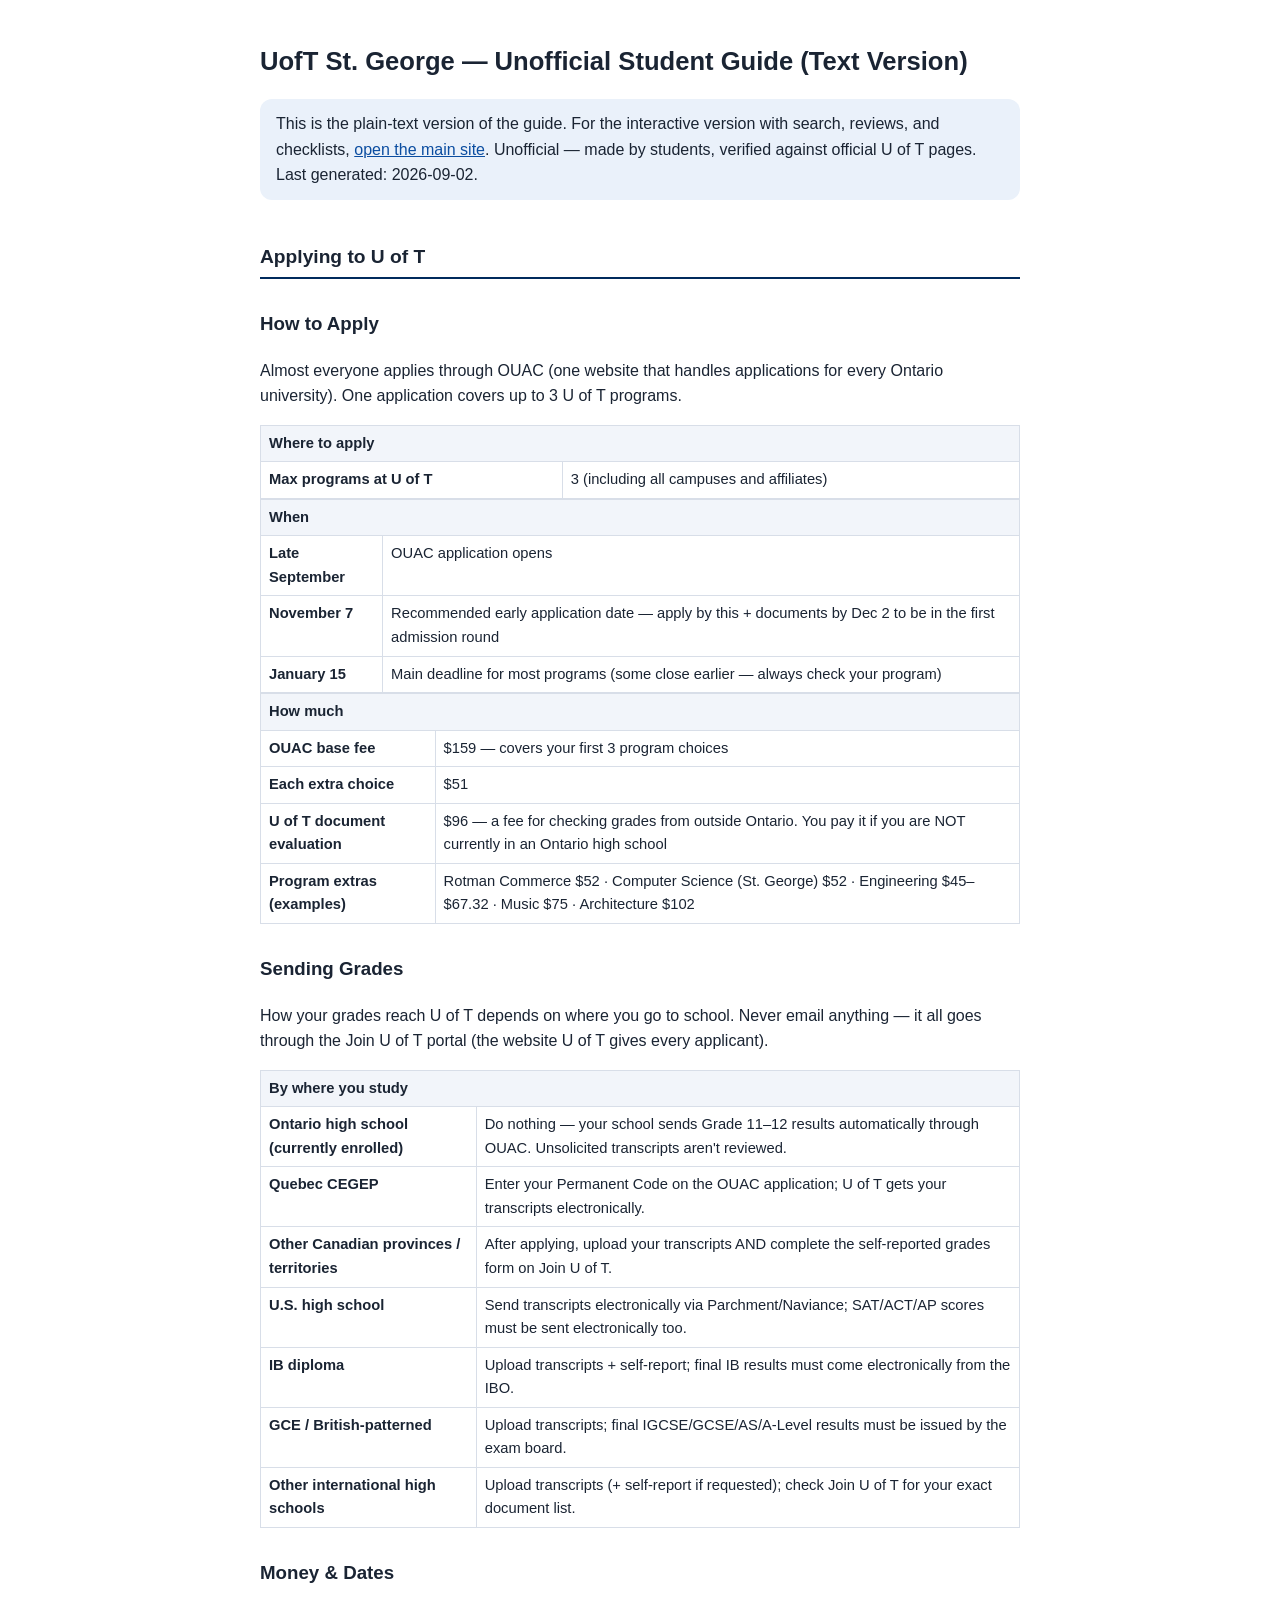
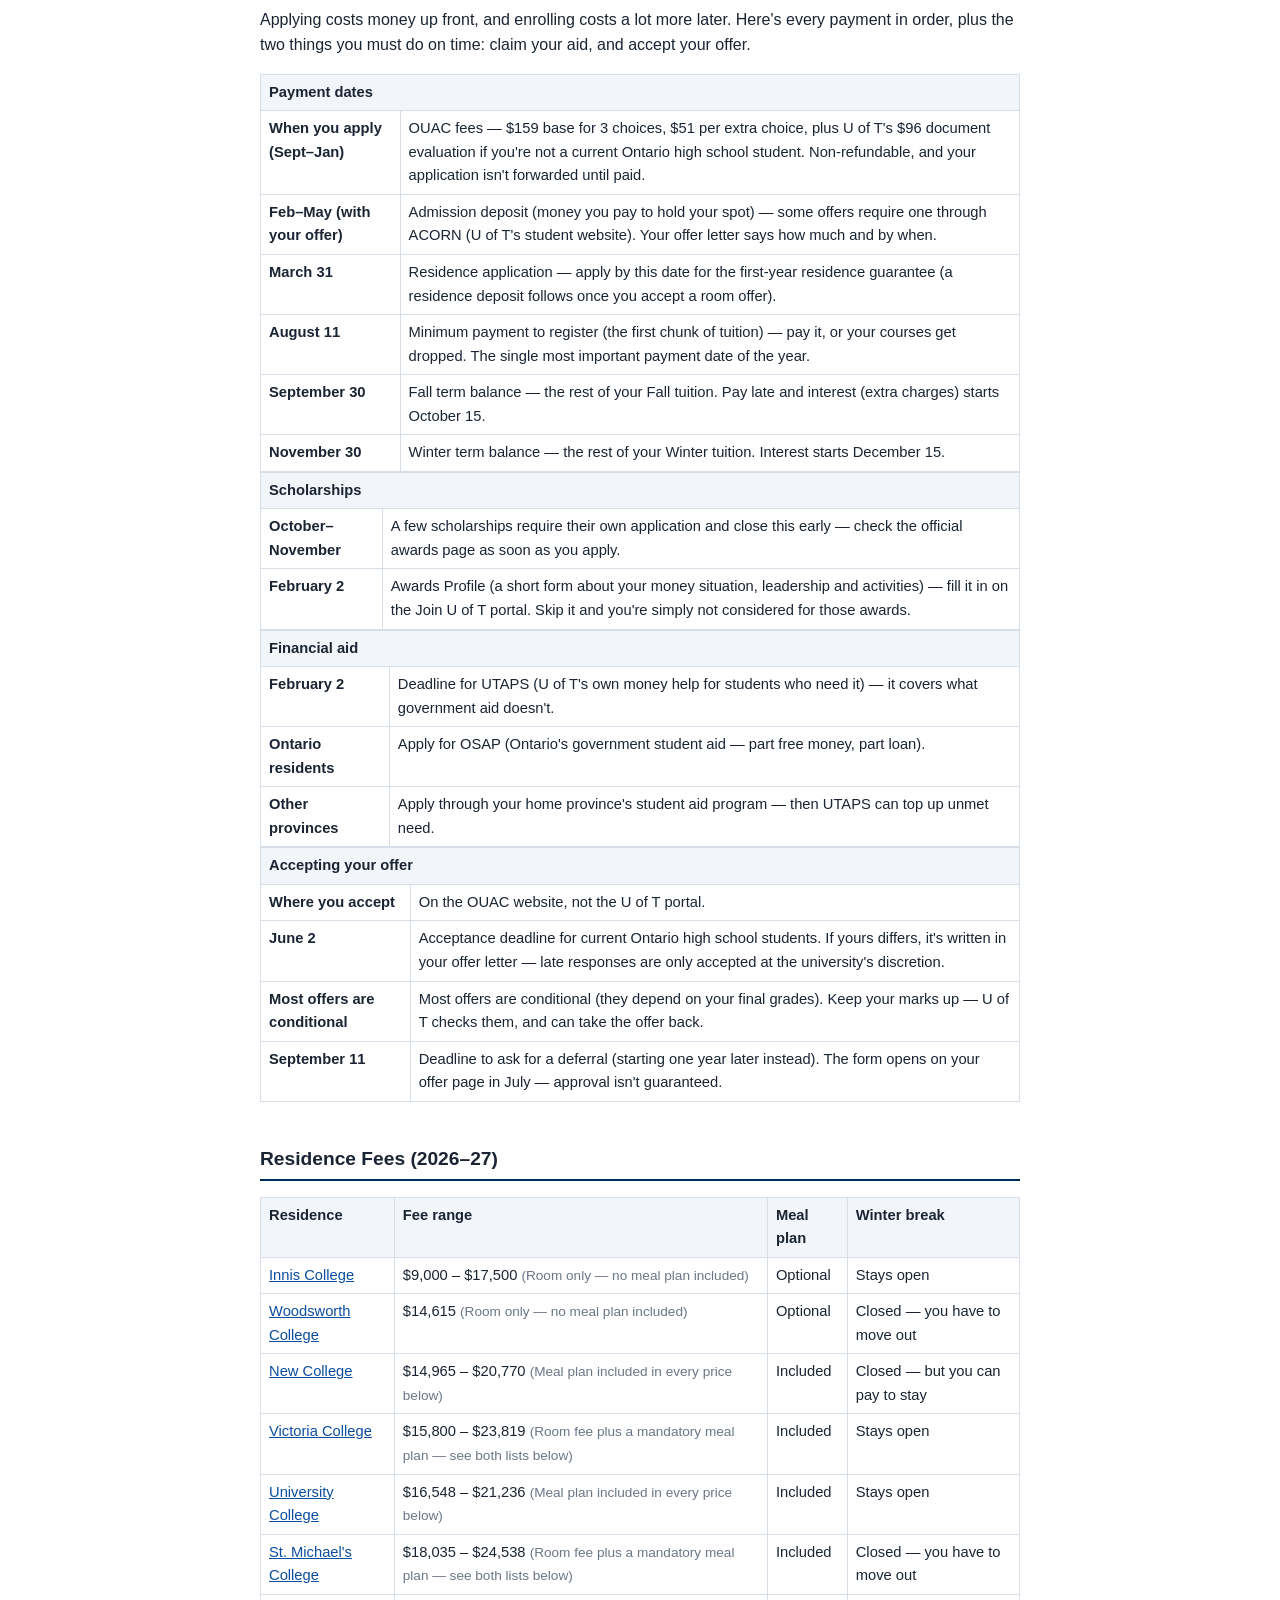
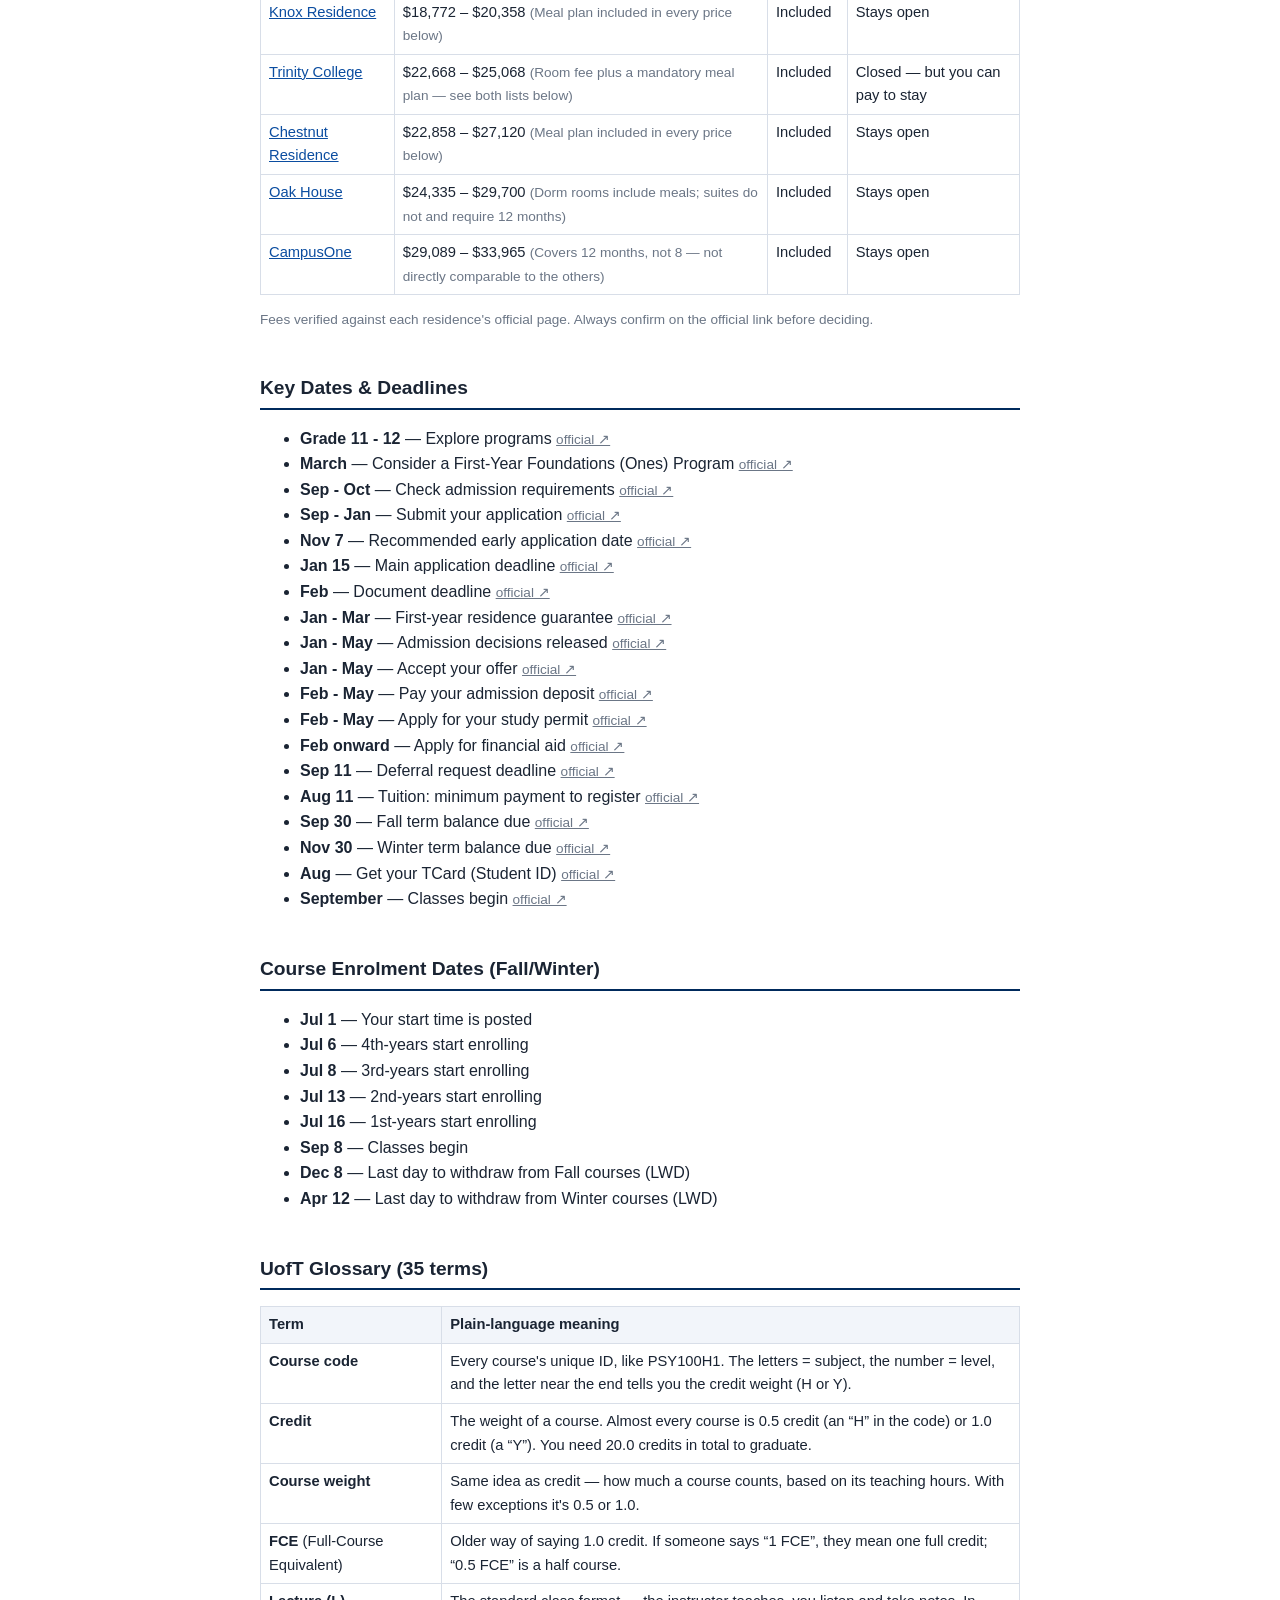
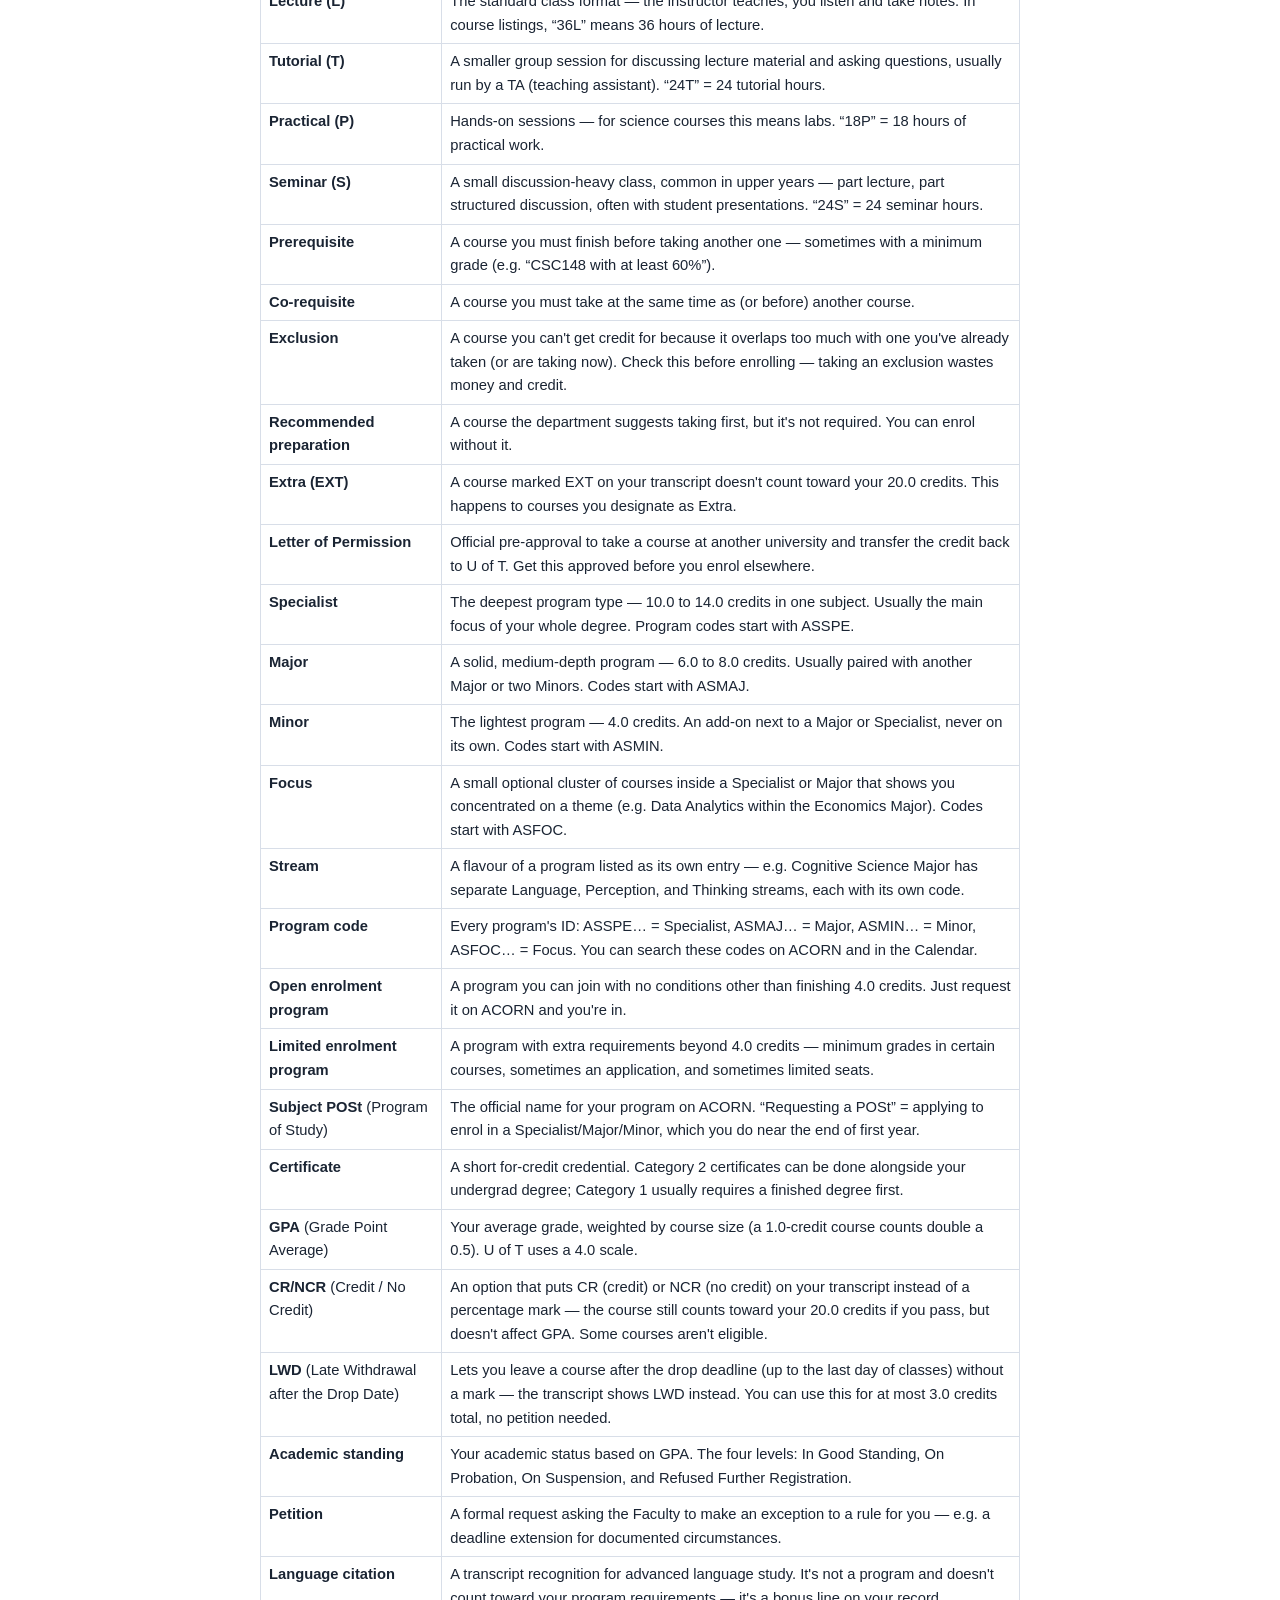
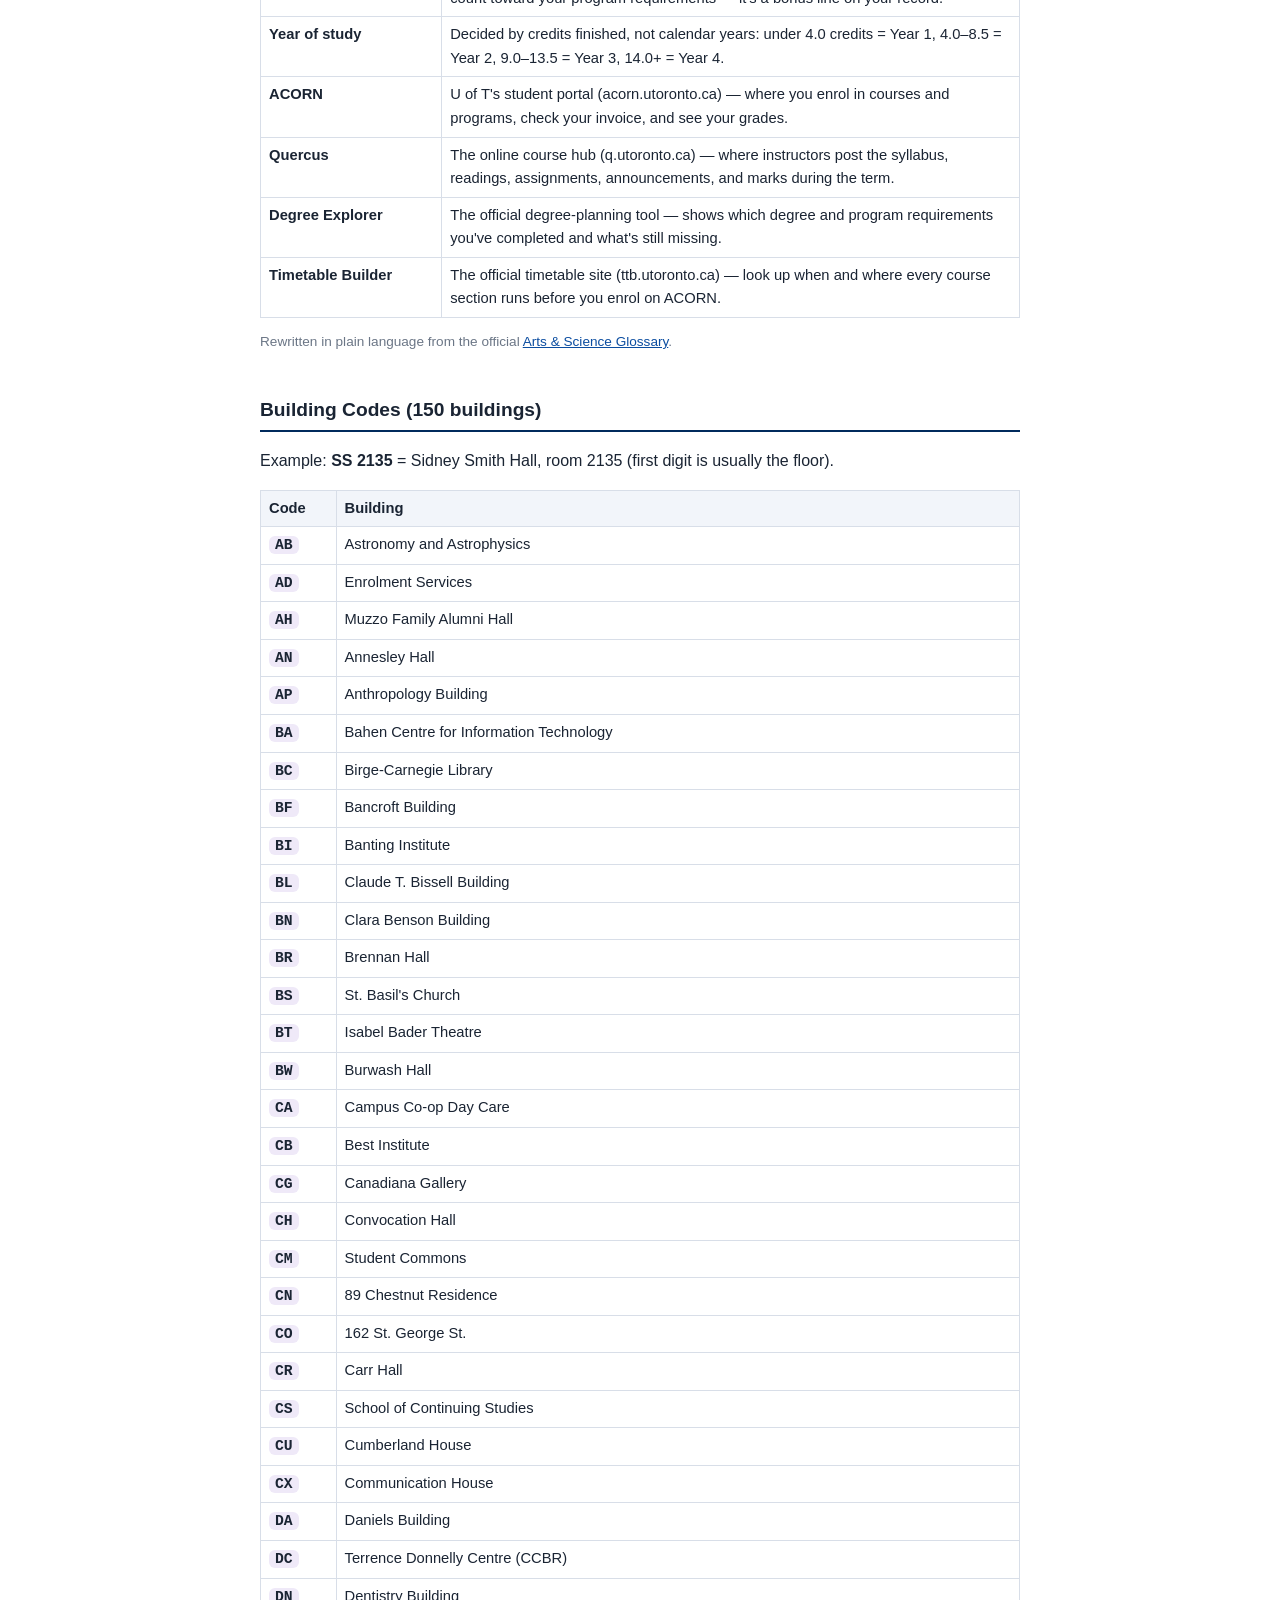
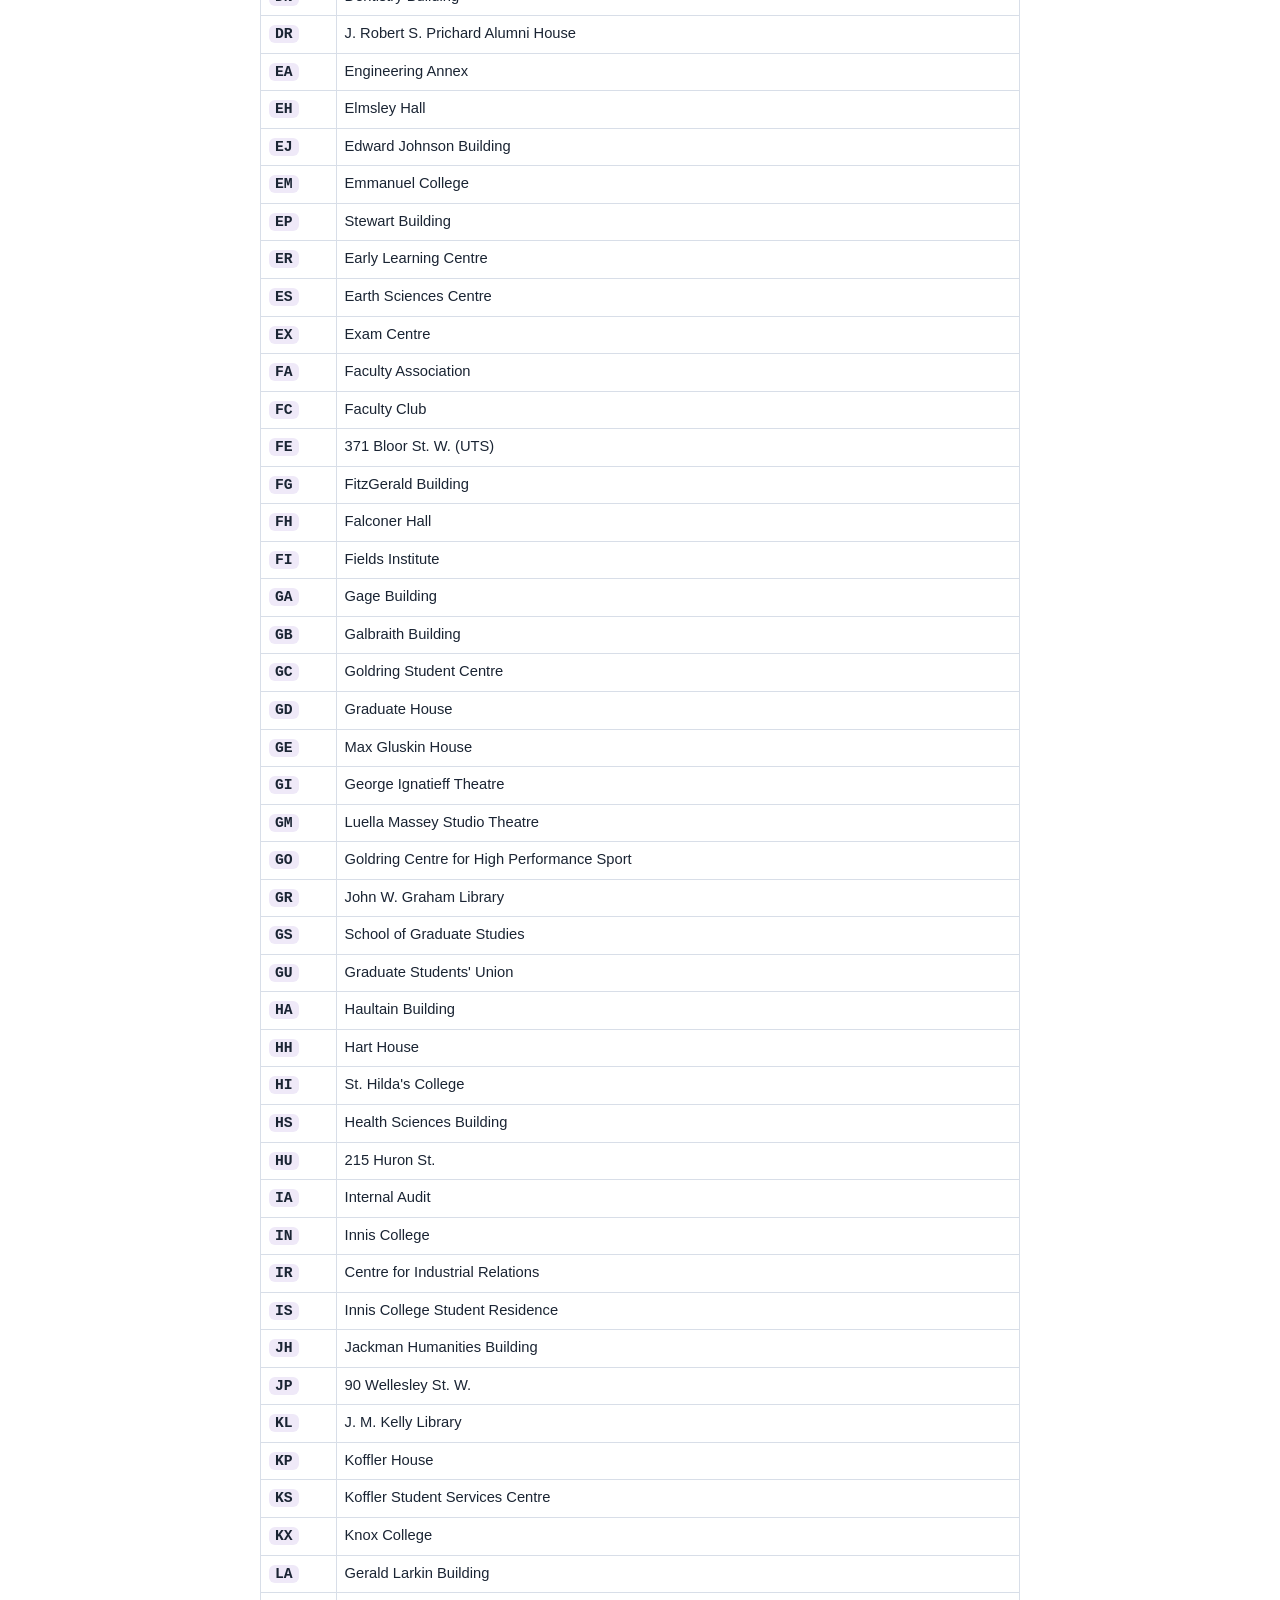
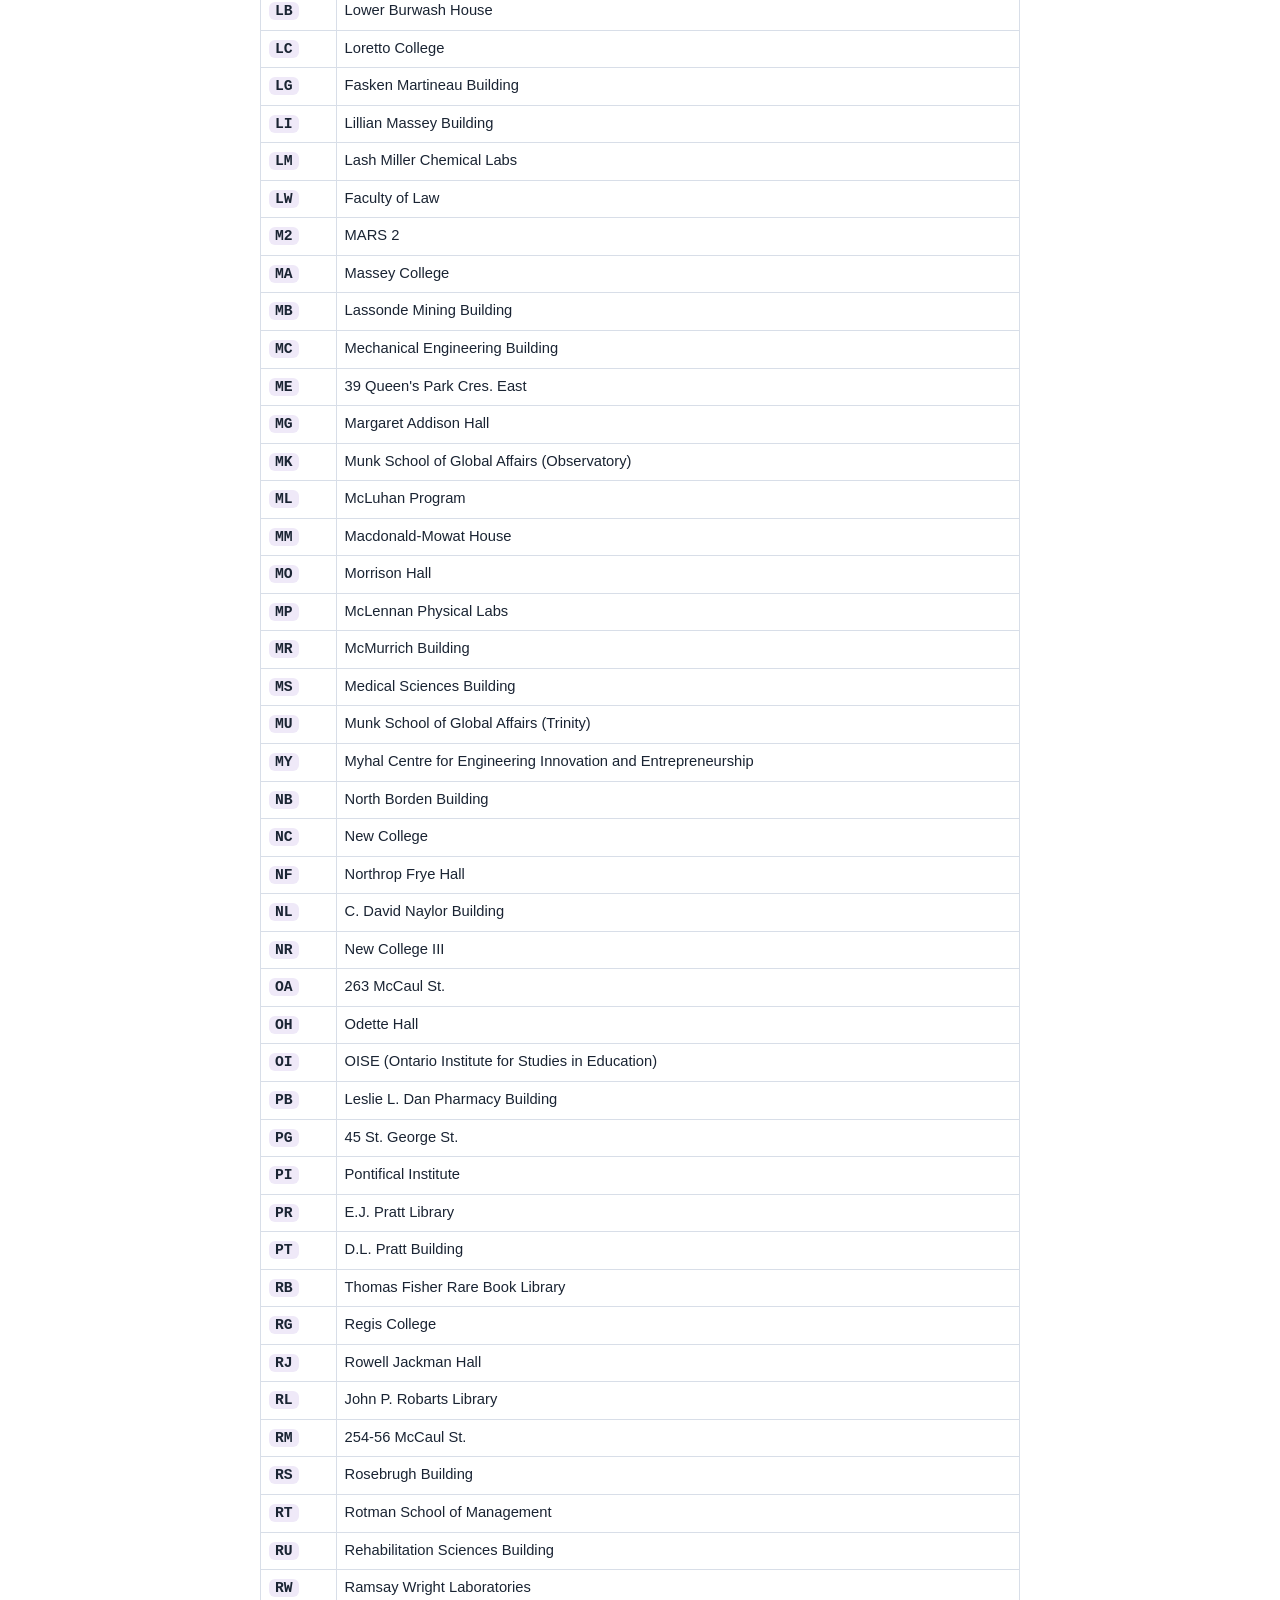
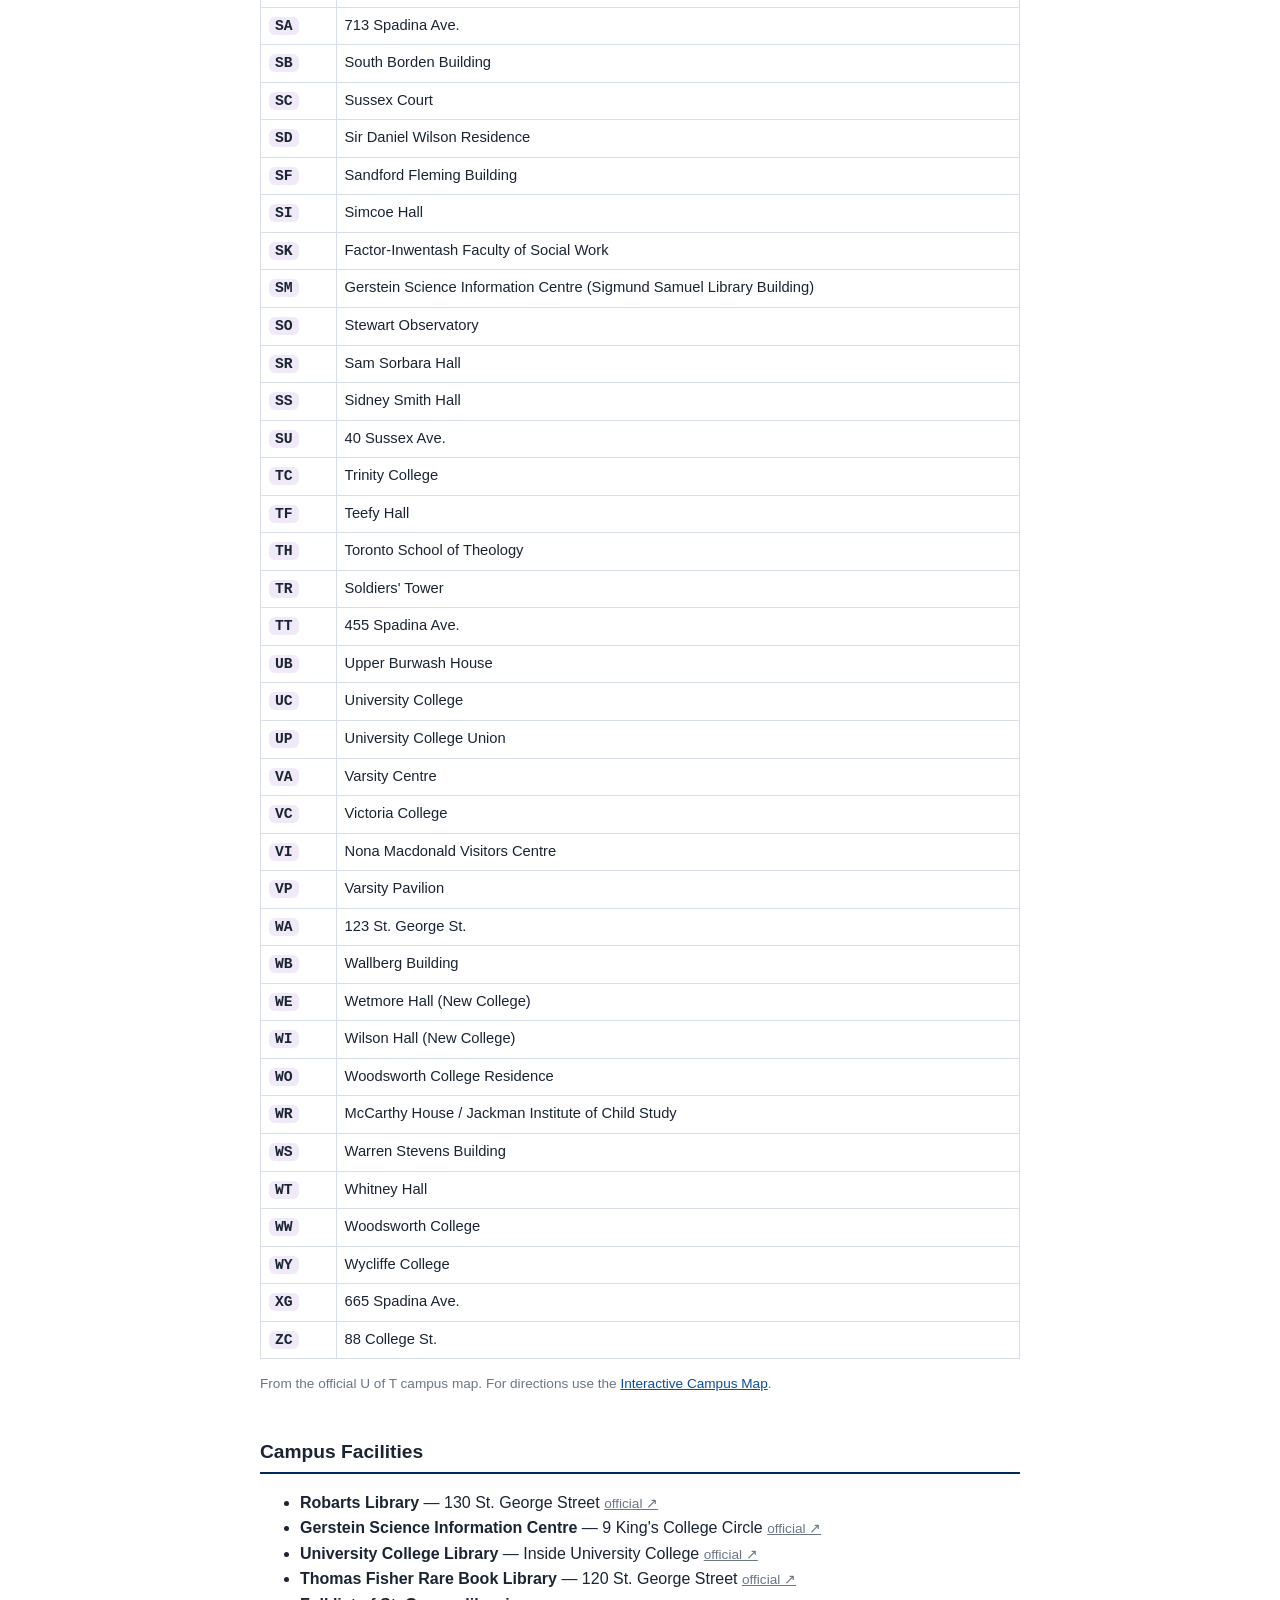
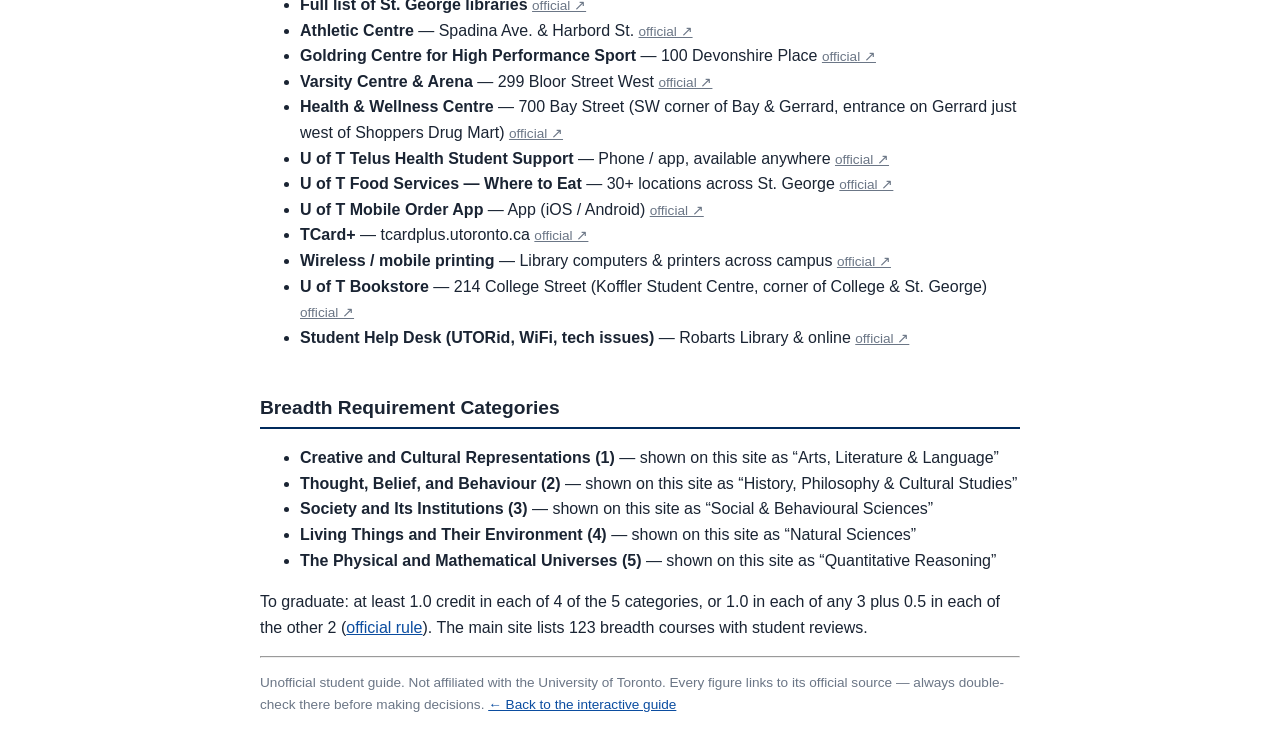
==== commit 26ed40d9: "Add files via upload" ====
--- a/guide.html
+++ b/guide.html
@@ -16,7 +16,7 @@
 </head>
 <body>
 <h1>UofT St. George — Unofficial Student Guide (Text Version)</h1>
-<p class="top">This is the plain-text version of the guide. For the interactive version with search, reviews, and checklists, <a href="./index.html">open the main site</a>. Unofficial — made by students, verified against official U of T pages. Last generated: 2026-08-29.</p>
+<p class="top">This is the plain-text version of the guide. For the interactive version with search, reviews, and checklists, <a href="./index.html">open the main site</a>. Unofficial — made by students, verified against official U of T pages. Last generated: 2026-09-02.</p>
 <h2>Applying to U of T</h2>
 <h3 style="margin-top:1.6em">How to Apply</h3><p>Almost everyone applies through OUAC (one website that handles applications for every Ontario university). One application covers up to 3 U of T programs.</p>
 <table><tr><th colspan="2">Where to apply</th></tr>
